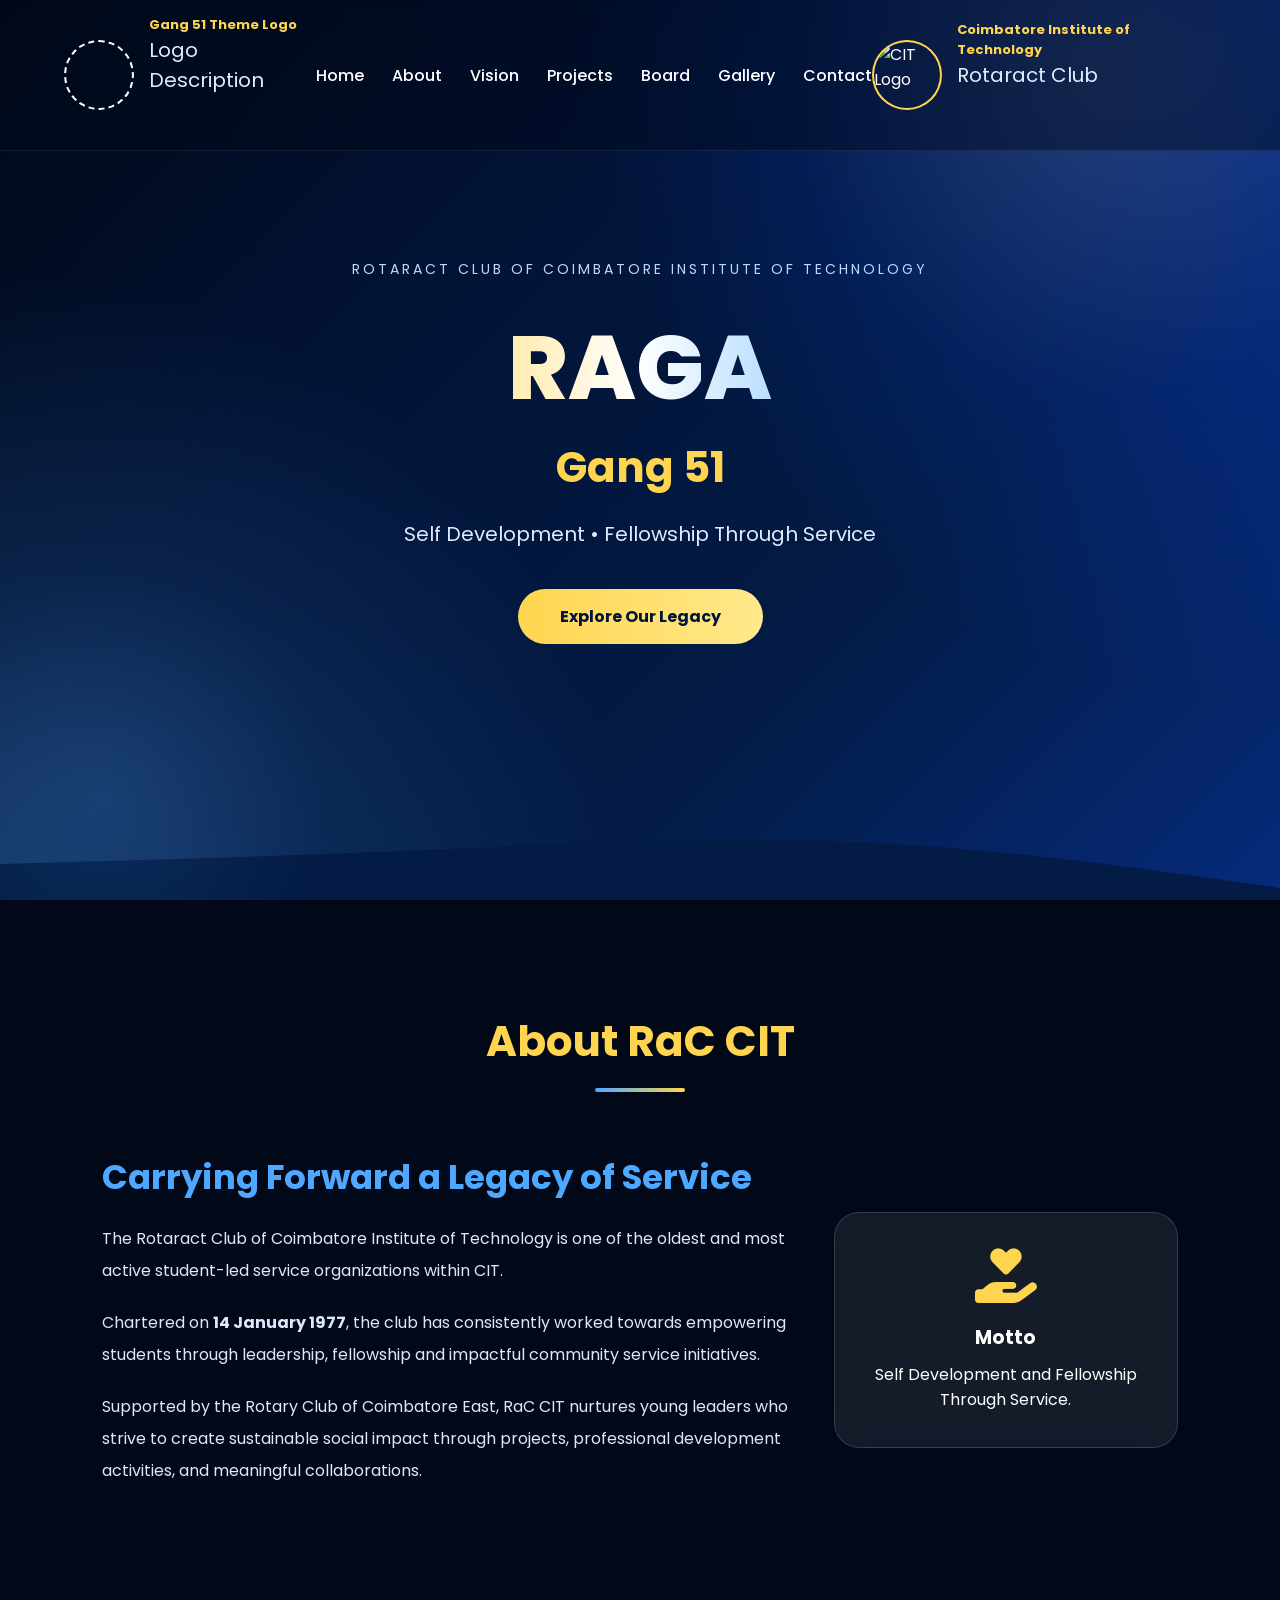
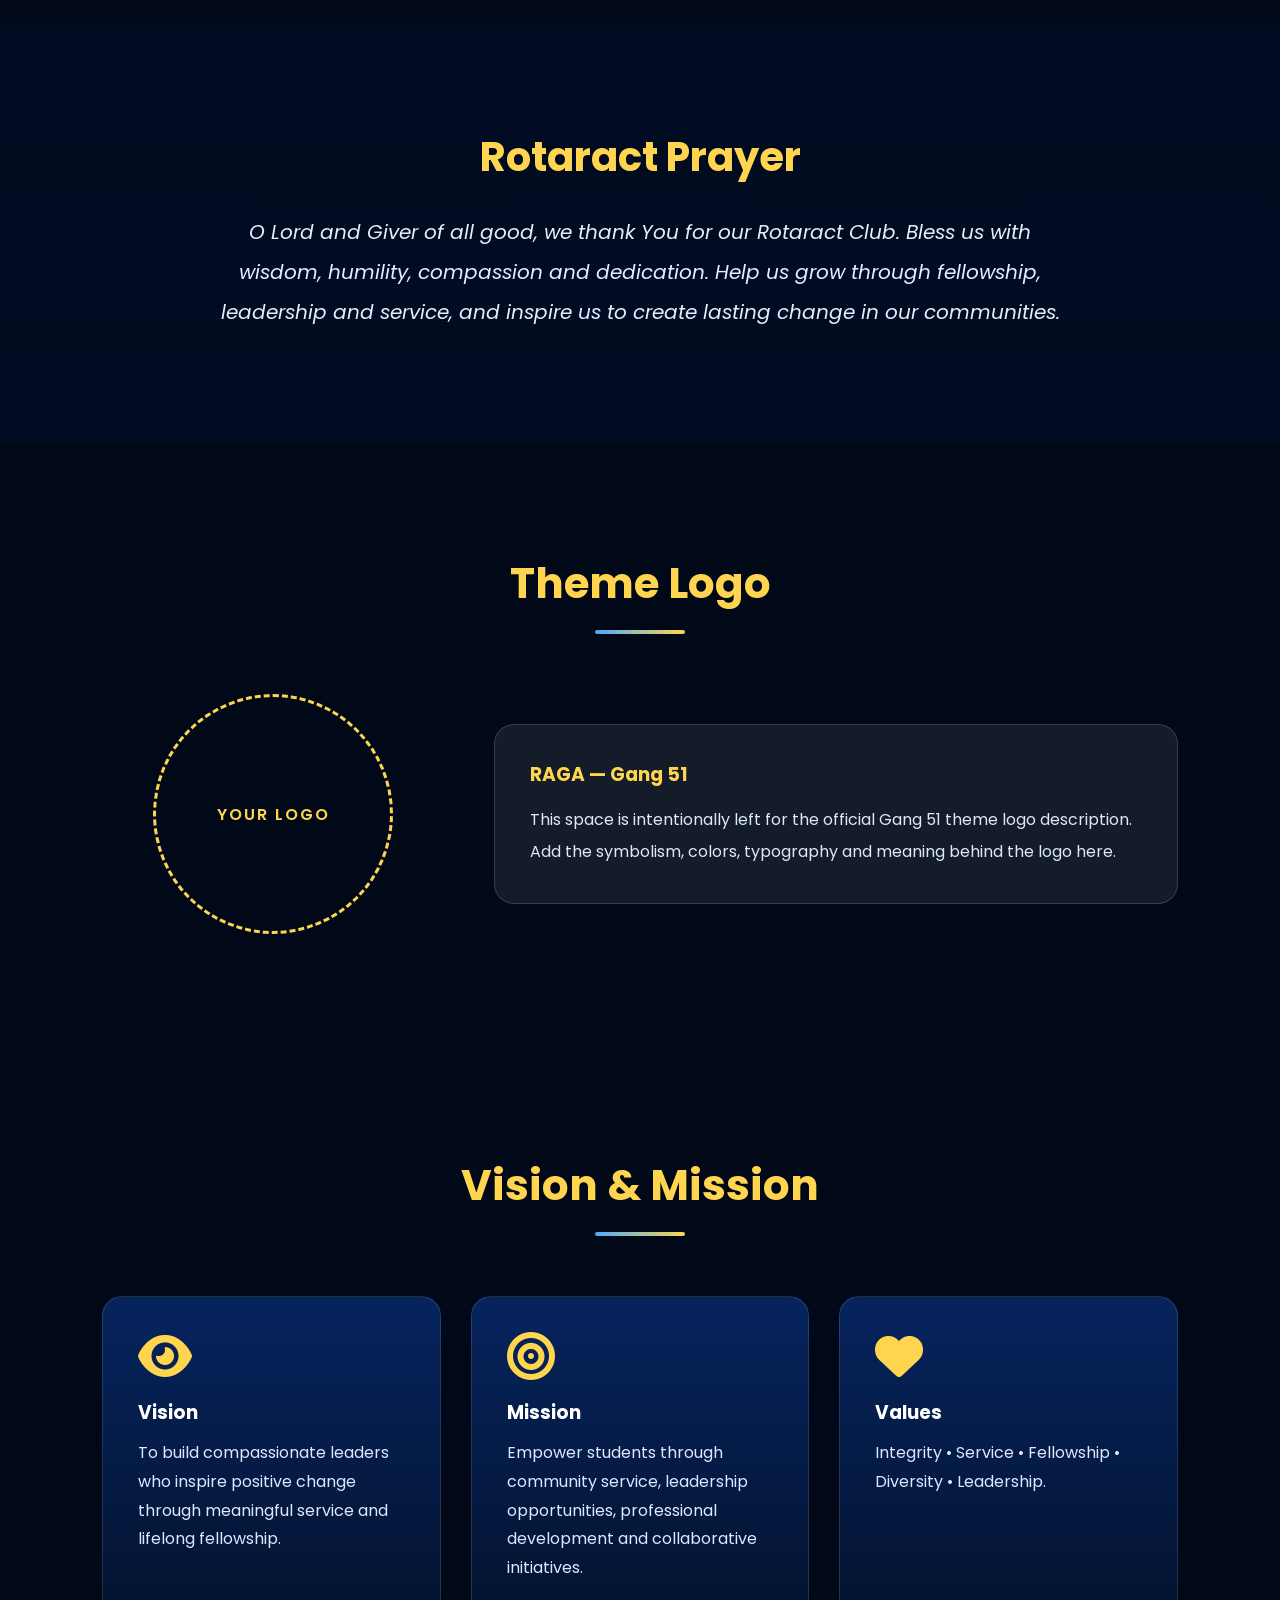
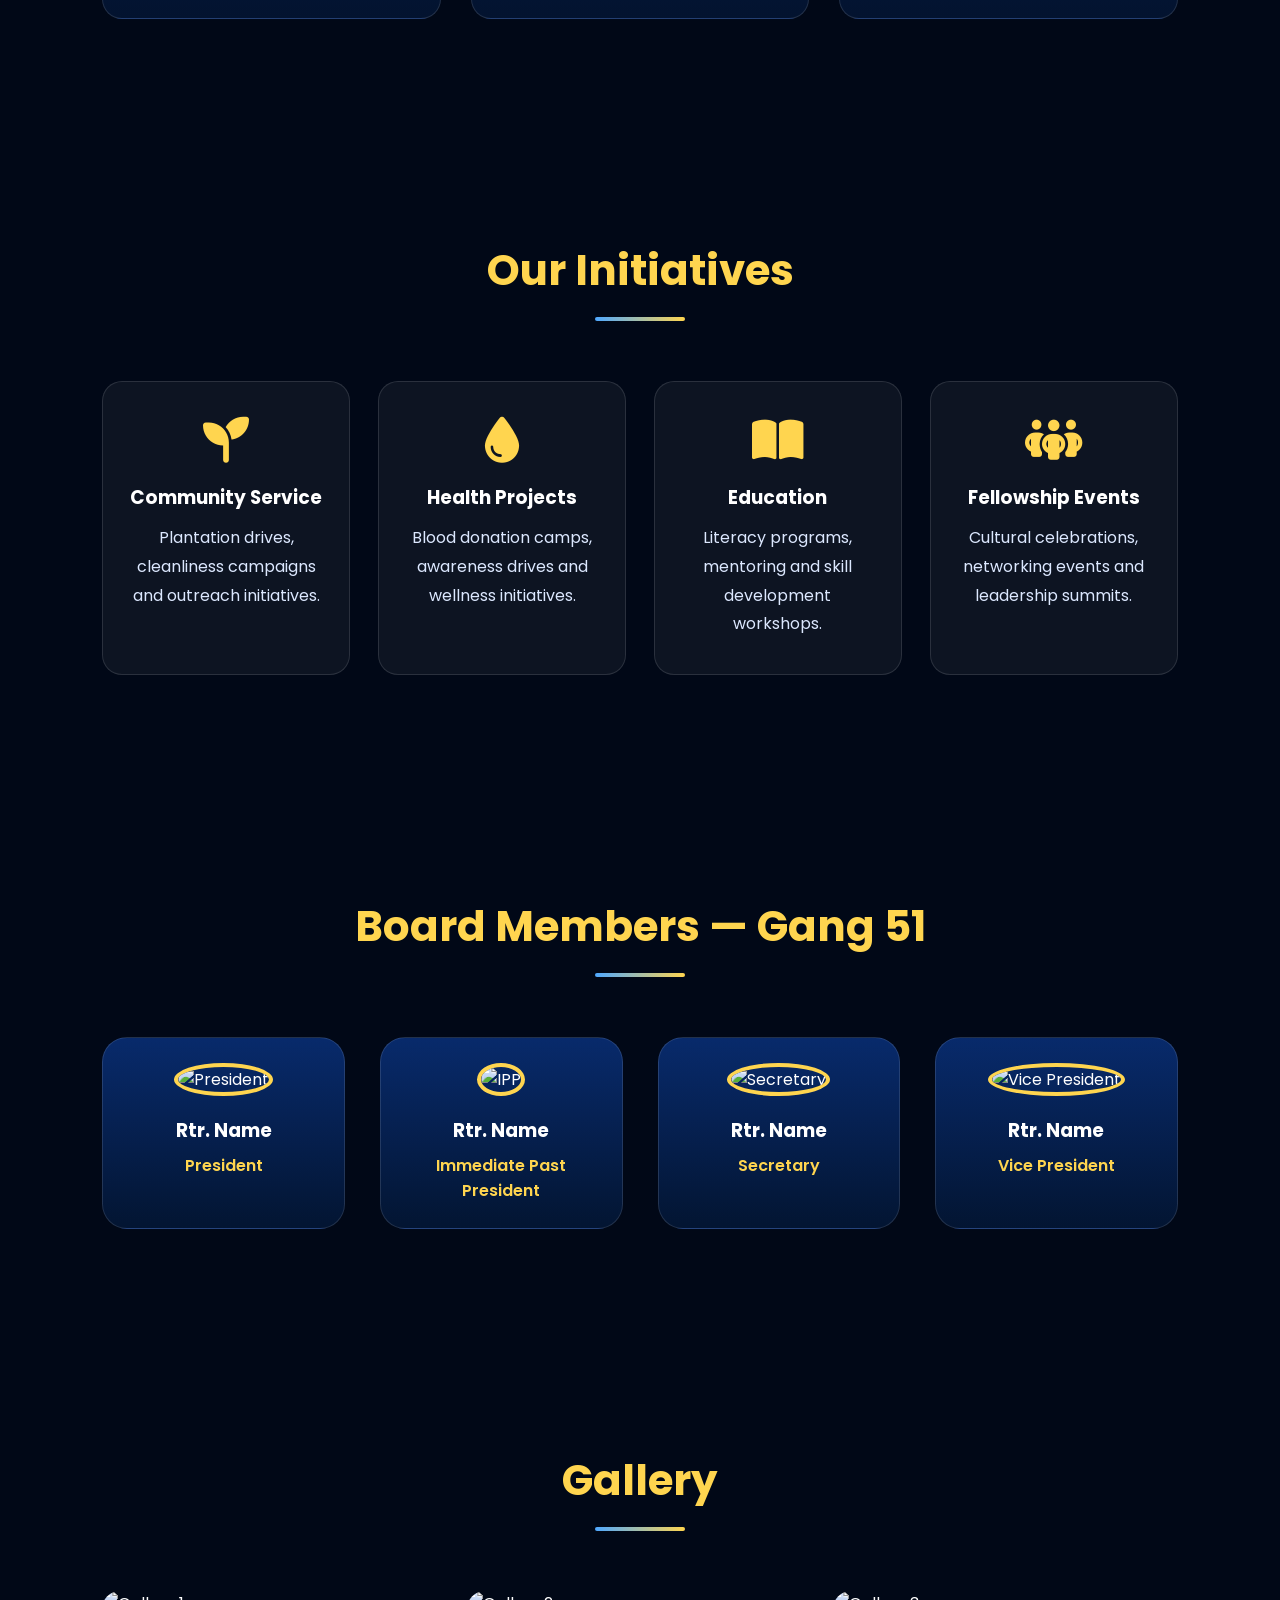
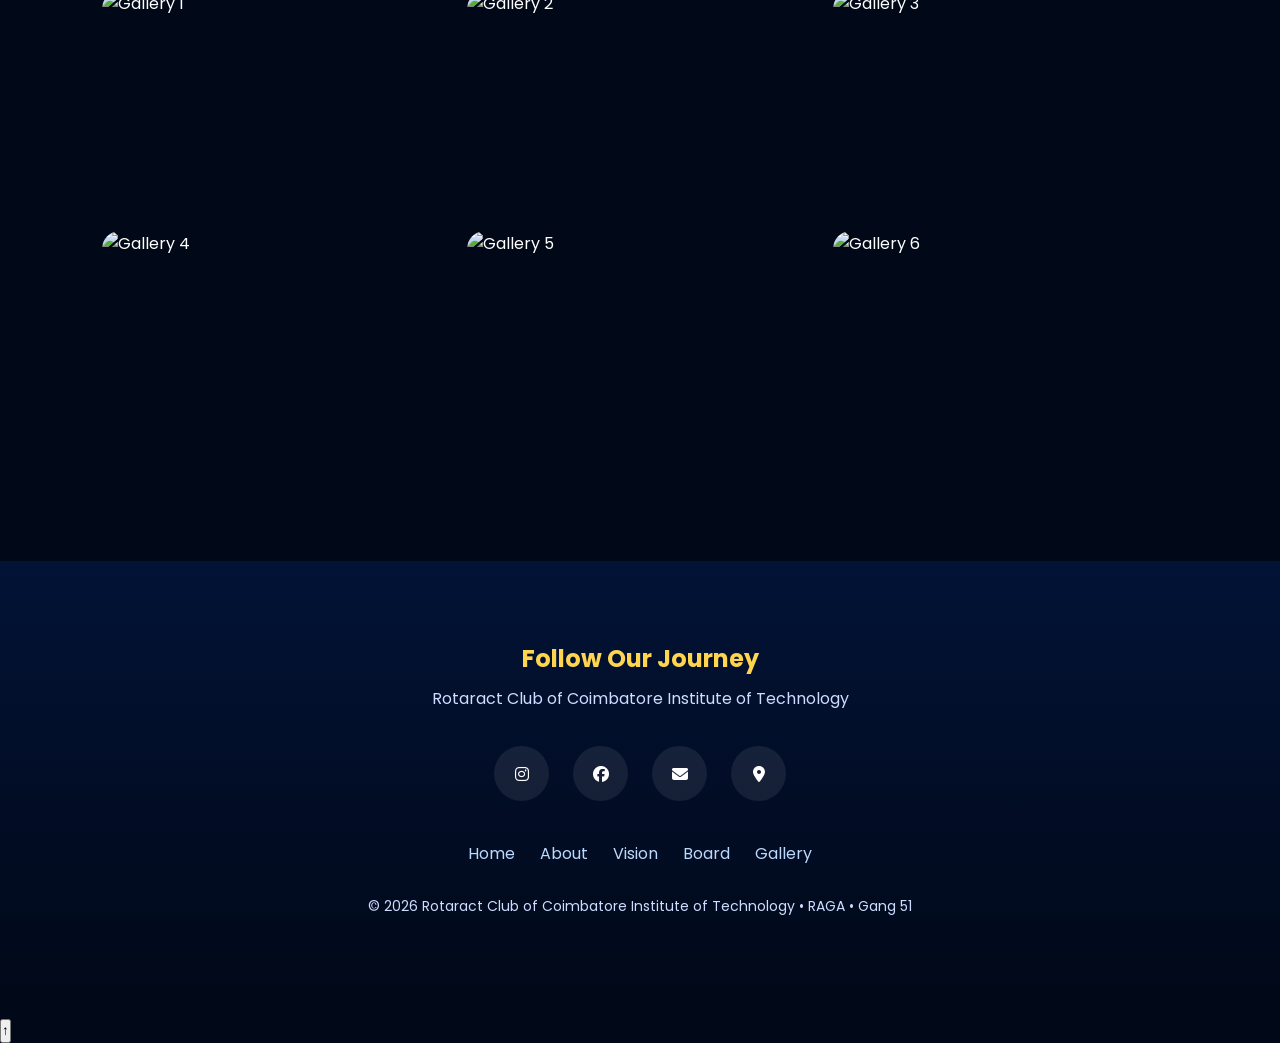
==== index.html @ 4db0a897 "Basic format" ====
<!DOCTYPE html>
<html lang="en">
<head>
    <meta charset="UTF-8">
    <meta name="viewport" content="width=device-width, initial-scale=1.0">

    <title>RAGA | Gang 51 | Rotaract Club of CIT</title>

    <link rel="stylesheet" href="style.css">

    <!-- Google Font -->
    <link href="https://fonts.googleapis.com/css2?family=Poppins:wght@300;400;500;600;700;800&display=swap" rel="stylesheet">

    <!-- Font Awesome -->
    <link rel="stylesheet"
          href="https://cdnjs.cloudflare.com/ajax/libs/font-awesome/6.6.0/css/all.min.css">
</head>
<body>

<!-- ========================================= -->
<!-- FLOATING MUSIC ELEMENTS -->
<!-- ========================================= -->
<div class="floating-elements">

    <i class="fa-solid fa-music music m1"></i>
    <i class="fa-solid fa-music music m2"></i>
    <i class="fa-solid fa-music music m3"></i>

    <i class="fa-solid fa-guitar music g1"></i>
    <i class="fa-solid fa-headphones music h1"></i>
    <i class="fa-solid fa-microphone-lines music mic1"></i>
    <i class="fa-solid fa-record-vinyl music v1"></i>
    <i class="fa-solid fa-drum music d1"></i>

    <i class="fa-solid fa-star sparkle s1"></i>
    <i class="fa-solid fa-star sparkle s2"></i>
    <i class="fa-solid fa-star sparkle s3"></i>

</div>


<!-- ========================================= -->
<!-- NAVIGATION -->
<!-- ========================================= -->
<header class="hero" id="home">

    <nav>

        <div class="logo-container">

            <div class="logo-box">
                <div class="blank-logo"></div>

                <div class="logo-info">
                    <h4>Gang 51 Theme Logo</h4>
                    <p>Logo Description</p>
                </div>
            </div>

        </div>

        <ul class="nav-links">
            <li><a href="#home">Home</a></li>
            <li><a href="#about">About</a></li>
            <li><a href="#vision">Vision</a></li>
            <li><a href="#projects">Projects</a></li>
            <li><a href="#board">Board</a></li>
            <li><a href="#gallery">Gallery</a></li>
            <li><a href="#contact">Contact</a></li>
        </ul>

        <div class="logo-container">

            <div class="logo-box right-logo">

                <img src="assets/cit-logo.png" alt="CIT Logo">

                <div class="logo-info">
                    <h4>Coimbatore Institute of Technology</h4>
                    <p>Rotaract Club</p>
                </div>

            </div>

        </div>

    </nav>


    <!-- HERO CONTENT -->

    <section class="hero-content">

        <span class="tag">ROTARACT CLUB OF COIMBATORE INSTITUTE OF TECHNOLOGY</span>

        <h1>RAGA</h1>

        <h2>Gang 51</h2>

        <p>
            Self Development • Fellowship Through Service
        </p>

        <a href="#about" class="hero-btn">Explore Our Legacy</a>

    </section>


    <div class="hero-wave">
        <svg viewBox="0 0 1440 320" preserveAspectRatio="none">
            <path fill="#031B45"
                d="M0,224L80,218.7C160,213,320,203,480,186.7C640,171,800,149,960,165.3C1120,181,1280,235,1360,261.3L1440,288L1440,320L0,320Z"></path>
        </svg>
    </div>

</header>


<!-- ========================================= -->
<!-- ABOUT SECTION -->
<!-- ========================================= -->
<section id="about" class="about section reveal">

    <div class="section-title">
        <h2>About RaC CIT</h2>
        <div class="line"></div>
    </div>

    <div class="about-grid">

        <div class="about-text">
            <h3>Carrying Forward a Legacy of Service</h3>

            <p>
                The Rotaract Club of Coimbatore Institute of Technology is one of the oldest
                and most active student-led service organizations within CIT.
            </p>

            <p>
                Chartered on <strong>14 January 1977</strong>, the club has consistently worked
                towards empowering students through leadership, fellowship and impactful
                community service initiatives.
            </p>

            <p>
                Supported by the Rotary Club of Coimbatore East, RaC CIT nurtures young leaders
                who strive to create sustainable social impact through projects, professional
                development activities, and meaningful collaborations.
            </p>
        </div>

        <div class="about-card">

            <i class="fa-solid fa-hand-holding-heart"></i>

            <h3>Motto</h3>

            <p>
                Self Development and Fellowship Through Service.
            </p>

        </div>

    </div>

</section>


<!-- ========================================= -->
<!-- ROTARACT PRAYER -->
<!-- ========================================= -->
<section class="prayer reveal">

    <div class="overlay"></div>

    <div class="prayer-content">

        <h2>Rotaract Prayer</h2>

        <p>
            O Lord and Giver of all good, we thank You for our Rotaract Club.
            Bless us with wisdom, humility, compassion and dedication.
            Help us grow through fellowship, leadership and service,
            and inspire us to create lasting change in our communities.
        </p>

    </div>

</section>


<!-- ========================================= -->
<!-- THEME LOGO SECTION -->
<!-- ========================================= -->
<section class="theme-logo reveal">

    <div class="section-title">
        <h2>Theme Logo</h2>
        <div class="line"></div>
    </div>

    <div class="theme-container">

        <div class="theme-image">

            <div class="theme-placeholder">
                <span>YOUR LOGO</span>
            </div>

        </div>

        <div class="theme-description">

            <h3>RAGA — Gang 51</h3>

            <p>
                This space is intentionally left for the official Gang 51 theme logo description.
            </p>

            <p>
                Add the symbolism, colors, typography and meaning behind the logo here.
            </p>

        </div>

    </div>

</section>


<!-- ========================================= -->
<!-- VISION & MISSION -->
<!-- ========================================= -->
<section id="vision" class="vision section reveal">

    <div class="section-title">
        <h2>Vision & Mission</h2>
        <div class="line"></div>
    </div>

    <div class="vision-grid">

        <div class="vision-card">
            <i class="fa-solid fa-eye"></i>
            <h3>Vision</h3>
            <p>
                To build compassionate leaders who inspire positive change through meaningful
                service and lifelong fellowship.
            </p>
        </div>

        <div class="vision-card">
            <i class="fa-solid fa-bullseye"></i>
            <h3>Mission</h3>
            <p>
                Empower students through community service, leadership opportunities,
                professional development and collaborative initiatives.
            </p>
        </div>

        <div class="vision-card">
            <i class="fa-solid fa-heart"></i>
            <h3>Values</h3>
            <p>
                Integrity • Service • Fellowship • Diversity • Leadership.
            </p>
        </div>

    </div>

</section>


<!-- ========================================= -->
<!-- PROJECTS -->
<!-- ========================================= -->
<section id="projects" class="projects reveal">

    <div class="section-title">
        <h2>Our Initiatives</h2>
        <div class="line"></div>
    </div>

    <div class="project-grid">

        <div class="project-card">
            <i class="fa-solid fa-seedling"></i>
            <h3>Community Service</h3>
            <p>
                Plantation drives, cleanliness campaigns and outreach initiatives.
            </p>
        </div>

        <div class="project-card">
            <i class="fa-solid fa-droplet"></i>
            <h3>Health Projects</h3>
            <p>
                Blood donation camps, awareness drives and wellness initiatives.
            </p>
        </div>

        <div class="project-card">
            <i class="fa-solid fa-book-open"></i>
            <h3>Education</h3>
            <p>
                Literacy programs, mentoring and skill development workshops.
            </p>
        </div>

        <div class="project-card">
            <i class="fa-solid fa-people-group"></i>
            <h3>Fellowship Events</h3>
            <p>
                Cultural celebrations, networking events and leadership summits.
            </p>
        </div>

    </div>

</section>


<!-- ========================================= -->
<!-- BOARD MEMBERS -->
<!-- ========================================= -->
<section id="board" class="board reveal">

    <div class="section-title">
        <h2>Board Members — Gang 51</h2>
        <div class="line"></div>
    </div>

    <div class="board-grid">

        <div class="member-card">
            <img src="assets/member1.jpg" alt="President">
            <h3>Rtr. Name</h3>
            <span>President</span>
        </div>

        <div class="member-card">
            <img src="assets/member2.jpg" alt="IPP">
            <h3>Rtr. Name</h3>
            <span>Immediate Past President</span>
        </div>

        <div class="member-card">
            <img src="assets/member3.jpg" alt="Secretary">
            <h3>Rtr. Name</h3>
            <span>Secretary</span>
        </div>

        <div class="member-card">
            <img src="assets/member4.jpg" alt="Vice President">
            <h3>Rtr. Name</h3>
            <span>Vice President</span>
        </div>

    </div>

</section>


<!-- ========================================= -->
<!-- GALLERY -->
<!-- ========================================= -->
<section id="gallery" class="gallery reveal">

    <div class="section-title">
        <h2>Gallery</h2>
        <div class="line"></div>
    </div>

    <div class="gallery-grid">

        <img src="assets/gallery1.jpg" alt="Gallery 1">
        <img src="assets/gallery2.jpg" alt="Gallery 2">
        <img src="assets/gallery3.jpg" alt="Gallery 3">
        <img src="assets/gallery4.jpg" alt="Gallery 4">
        <img src="assets/gallery5.jpg" alt="Gallery 5">
        <img src="assets/gallery6.jpg" alt="Gallery 6">

    </div>

</section>


<!-- ========================================= -->
<!-- CONTACT -->
<!-- ========================================= -->
<footer id="contact" class="footer reveal">

    <h2>Follow Our Journey</h2>

    <p>
        Rotaract Club of Coimbatore Institute of Technology
    </p>

    <div class="social-icons">

        <a href="#"><i class="fab fa-instagram"></i></a>
        <a href="#"><i class="fab fa-facebook"></i></a>
        <a href="#"><i class="fas fa-envelope"></i></a>
        <a href="#"><i class="fas fa-location-dot"></i></a>

    </div>

    <div class="footer-links">
        <a href="#home">Home</a>
        <a href="#about">About</a>
        <a href="#vision">Vision</a>
        <a href="#board">Board</a>
        <a href="#gallery">Gallery</a>
    </div>

    <p class="copyright">
        © 2026 Rotaract Club of Coimbatore Institute of Technology • RAGA • Gang 51
    </p>

</footer>


<script src="script.js"></script>

</body>
</html>
---- style.css ----
/* ==========================================
   RAGA | Gang 51 | Rotaract Club CIT
   Royal Blue Premium Theme
========================================== */

*{
    margin:0;
    padding:0;
    box-sizing:border-box;
    scroll-behavior:smooth;
    font-family:'Poppins',sans-serif;
}

:root{
    --bg:#010817;
    --bg2:#031B45;
    --royal:#0B4DFF;
    --royal-light:#4FA8FF;
    --gold:#FFD54F;
    --white:#ffffff;
    --text:#DCE8FF;
    --glass:rgba(255,255,255,.08);
    --border:rgba(255,255,255,.15);
}

body{
    background:var(--bg);
    color:var(--white);
    overflow-x:hidden;
}

/* Scrollbar */

::-webkit-scrollbar{
    width:8px;
}

::-webkit-scrollbar-thumb{
    background:linear-gradient(var(--royal),var(--gold));
    border-radius:20px;
}

/* ==========================================
   FLOATING MUSIC ELEMENTS
========================================== */

.floating-elements{
    position:fixed;
    inset:0;
    overflow:hidden;
    pointer-events:none;
    z-index:0;
}

.music,.sparkle{
    position:absolute;
    opacity:.18;
}

.music{
    color:var(--gold);
    font-size:34px;
    animation:musicFloat linear infinite;
}

.sparkle{
    color:var(--royal-light);
    animation:twinkle 5s infinite;
}

/* Positions */

.m1{left:3%;top:85%;animation-duration:14s;}
.m2{left:80%;top:80%;animation-duration:18s;}
.m3{left:55%;top:95%;animation-duration:22s;}
.g1{left:12%;top:50%;font-size:45px;animation-duration:25s;}
.h1{left:88%;top:20%;font-size:42px;animation-duration:20s;}
.mic1{left:70%;top:92%;font-size:40px;animation-duration:24s;}
.v1{left:35%;top:8%;font-size:48px;animation-duration:28s;}
.d1{left:60%;top:60%;font-size:38px;animation-duration:26s;}

.s1{left:18%;top:30%;font-size:18px;}
.s2{left:72%;top:40%;font-size:16px;animation-delay:2s;}
.s3{left:45%;top:72%;font-size:20px;animation-delay:4s;}

@keyframes musicFloat{

    0%{
        transform:translateY(0) rotate(0deg);
    }

    50%{
        transform:translate(-25px,-350px) rotate(15deg) scale(1.2);
    }

    100%{
        transform:translate(25px,-700px) rotate(35deg);
    }

}

@keyframes twinkle{

    0%,100%{
        opacity:.15;
        transform:scale(.8);
    }

    50%{
        opacity:.7;
        transform:scale(1.5);
    }

}

/* ==========================================
   NAVIGATION
========================================== */

nav{

    position:fixed;
    top:0;
    left:0;

    width:100%;
    z-index:1000;

    padding:15px 5%;

    display:flex;
    justify-content:space-between;
    align-items:center;

    background:rgba(2,10,28,.45);
    backdrop-filter:blur(14px);
    border-bottom:1px solid rgba(255,255,255,.08);

}

.logo-container{
    display:flex;
    align-items:center;
}

.logo-box{
    display:flex;
    align-items:center;
    gap:15px;
}

.logo-box img,
.blank-logo{

    width:70px;
    height:70px;

    border-radius:50%;
    border:2px solid var(--gold);
    object-fit:cover;

}

.blank-logo{

    border:2px dashed var(--white);
    background:transparent;

}

.logo-info h4{
    font-size:13px;
    color:var(--gold);
}

.logo-info p{
    font-size:11px;
    color:#d4d4d4;
}

.nav-links{
    display:flex;
    gap:28px;
    list-style:none;
}

.nav-links a{

    color:white;
    text-decoration:none;
    font-weight:500;
    position:relative;
    transition:.3s;

}

.nav-links a::after{

    content:"";
    position:absolute;

    width:0;
    left:0;
    bottom:-5px;
    height:2px;

    background:var(--gold);
    transition:.3s;

}

.nav-links a:hover{
    color:var(--gold);
}

.nav-links a:hover::after{
    width:100%;
}

/* ==========================================
   HERO
========================================== */

.hero{

    position:relative;
    height:100vh;

    display:flex;
    justify-content:center;
    align-items:center;

    background:
    radial-gradient(circle at top right,
    rgba(11,77,255,.45),
    transparent 45%),

    radial-gradient(circle at bottom left,
    rgba(79,168,255,.25),
    transparent 40%),

    linear-gradient(135deg,#010817,#021336,#031B45,#062B7C);

    overflow:hidden;

}

.hero::before{

    content:"";

    position:absolute;

    width:650px;
    height:650px;

    background:radial-gradient(circle,
    rgba(255,213,79,.12),
    transparent 70%);

    top:-250px;
    right:-150px;

    animation:pulse 8s infinite;

}

.hero::after{

    content:"";

    position:absolute;

    width:450px;
    height:450px;

    background:radial-gradient(circle,
    rgba(79,168,255,.12),
    transparent 70%);

    left:-120px;
    bottom:-120px;

    animation:pulse2 9s infinite;

}

.hero-content{

    text-align:center;
    z-index:2;
    padding:20px;

}

.tag{

    letter-spacing:3px;
    color:#BBD9FF;
    font-size:14px;

}

.hero h1{

    margin-top:20px;
    font-size:90px;
    font-weight:800;

    background:linear-gradient(90deg,var(--gold),white,#6AB7FF);

    -webkit-background-clip:text;
    -webkit-text-fill-color:transparent;

}

.hero h2{

    font-size:42px;
    color:var(--gold);
    margin-bottom:20px;

}

.hero p{

    color:#E0EBFF;
    font-size:20px;
    margin-bottom:40px;

}

.hero-btn{

    display:inline-block;
    padding:15px 42px;

    border-radius:40px;

    background:linear-gradient(90deg,var(--gold),#FFE98C);

    color:#00143B;
    font-weight:700;
    text-decoration:none;

    transition:.4s;

}

.hero-btn:hover{

    transform:translateY(-4px);

    box-shadow:0 0 20px rgba(255,213,79,.7);

}

/* Wave */

.hero-wave{

    position:absolute;
    bottom:0;
    width:100%;
    line-height:0;

}

.hero-wave svg{

    display:block;
    width:100%;
    height:120px;

}

/* ==========================================
   SECTION COMMON
========================================== */

section{

    padding:110px 8%;
    position:relative;
    z-index:2;

}

.section-title{

    text-align:center;
    margin-bottom:60px;

}

.section-title h2{

    font-size:42px;
    color:var(--gold);
    margin-bottom:15px;

}

.line{

    width:90px;
    height:4px;

    background:linear-gradient(to right,var(--royal-light),var(--gold));

    margin:auto;
    border-radius:10px;

}

/* ==========================================
   ABOUT
========================================== */

.about-grid{

    display:grid;
    grid-template-columns:2fr 1fr;
    gap:45px;
    align-items:center;

}

.about-text h3{

    font-size:34px;
    color:var(--royal-light);
    margin-bottom:20px;

}

.about-text p{

    color:var(--text);
    line-height:2;
    margin-bottom:20px;

}

.about-card{

    padding:35px;

    background:var(--glass);
    border:1px solid var(--border);

    backdrop-filter:blur(16px);

    border-radius:25px;

    text-align:center;

}

.about-card i{

    font-size:55px;
    color:var(--gold);
    margin-bottom:20px;

}

.about-card h3{

    color:white;
    margin-bottom:10px;

}

/* ==========================================
   PRAYER
========================================== */

.prayer{

    background:
    linear-gradient(rgba(1,12,35,.8),rgba(1,12,35,.9));

    text-align:center;

}

.prayer-content{

    max-width:850px;
    margin:auto;

}

.prayer h2{

    color:var(--gold);
    font-size:40px;
    margin-bottom:25px;

}

.prayer p{

    font-size:20px;
    line-height:2;
    color:#E5EEFF;
    font-style:italic;

}

/* ==========================================
   THEME LOGO
========================================== */

.theme-container{

    display:grid;
    grid-template-columns:1fr 2fr;
    gap:50px;
    align-items:center;

}

.theme-placeholder{

    width:240px;
    height:240px;

    margin:auto;

    border-radius:50%;

    border:3px dashed var(--gold);

    display:flex;
    justify-content:center;
    align-items:center;

    color:var(--gold);
    font-weight:600;
    letter-spacing:2px;

}

.theme-description{

    background:var(--glass);

    padding:35px;

    border-radius:20px;

    border:1px solid var(--border);

}

.theme-description h3{

    color:var(--gold);
    margin-bottom:15px;

}

.theme-description p{

    line-height:2;
    color:var(--text);

}

/* ==========================================
   VISION & MISSION
========================================== */

.vision-grid{

    display:grid;
    grid-template-columns:repeat(auto-fit,minmax(240px,1fr));
    gap:30px;

}

.vision-card{

    padding:35px;
    border-radius:20px;

    background:linear-gradient(180deg,#06245E,#03132F);

    border:1px solid rgba(255,255,255,.12);

    transition:.4s;

}

.vision-card:hover{

    transform:translateY(-10px);

    box-shadow:0 0 25px rgba(79,168,255,.45);

}

.vision-card i{

    font-size:48px;
    color:var(--gold);
    margin-bottom:18px;

}

.vision-card h3{

    margin-bottom:12px;
    color:white;

}

.vision-card p{

    color:var(--text);
    line-height:1.8;

}

/* ==========================================
   PROJECTS
========================================== */

.project-grid{

    display:grid;
    grid-template-columns:repeat(auto-fit,minmax(240px,1fr));
    gap:28px;

}

.project-card{

    padding:35px 25px;
    border-radius:20px;

    text-align:center;

    background:rgba(255,255,255,.05);

    border:1px solid rgba(255,255,255,.12);

    transition:.45s;

}

.project-card:hover{

    transform:scale(1.05);

    border-color:var(--gold);

    box-shadow:0 0 25px rgba(255,213,79,.35);

}

.project-card i{

    font-size:46px;
    color:var(--gold);
    margin-bottom:20px;

}

.project-card h3{

    margin-bottom:12px;
    color:white;

}

.project-card p{

    color:var(--text);
    line-height:1.8;

}

/* ==========================================
   BOARD MEMBERS
========================================== */

.board-grid{

    display:grid;
    grid-template-columns:repeat(auto-fit,minmax(220px,1fr));
    gap:35px;

}

.member-card{

    background:linear-gradient(180deg,#082A6B,#031532);

    border-radius:25px;

    padding:25px;

    text-align:center;

    border:1px solid rgba(255,255,255,.12);

    transition:.5s;

}

.member-card:hover{

    transform:translateY(-10px);

    box-shadow:
    0 0 25px rgba(11,77,255,.55),
    0 0 35px rgba(255,213,79,.25);

}

.member-card img{

    width:150px;
    height:150px;

    object-fit:cover;

    border-radius:50%;

    border:4px solid var(--gold);

    margin-bottom:20px;

}

.member-card h3{

    color:white;
    margin-bottom:8px;

}

.member-card span{

    color:var(--gold);
    font-weight:600;

}

/* ==========================================
   GALLERY
========================================== */

.gallery-grid{

    display:grid;
    grid-template-columns:repeat(auto-fit,minmax(260px,1fr));
    gap:20px;

}

.gallery-grid img{

    width:100%;
    height:220px;

    object-fit:cover;

    border-radius:18px;

    transition:.45s;

}

.gallery-grid img:hover{

    transform:scale(1.08) rotate(1deg);

    box-shadow:0 0 20px rgba(79,168,255,.6);

}

/* ==========================================
   FOOTER
========================================== */

.footer{

    text-align:center;

    padding:80px 8%;

    background:linear-gradient(#021336,#010817);

}

.footer h2{

    color:var(--gold);
    margin-bottom:10px;

}

.footer p{

    color:#CEDCFF;
    margin-bottom:20px;

}

.social-icons{

    margin:25px 0;

}

.social-icons a{

    width:55px;
    height:55px;

    display:inline-flex;
    justify-content:center;
    align-items:center;

    border-radius:50%;

    margin:10px;

    color:white;

    background:rgba(255,255,255,.08);

    transition:.35s;

    text-decoration:none;

}

.social-icons a:hover{

    background:var(--gold);
    color:#00143B;

    transform:translateY(-5px);

}

.footer-links{

    display:flex;
    justify-content:center;
    gap:25px;
    flex-wrap:wrap;

    margin:30px 0;

}

.footer-links a{

    color:#BBD9FF;
    text-decoration:none;

}

.footer-links a:hover{
    color:var(--gold);
}

.copyright{

    margin-top:30px;
    font-size:14px;
    color:#8CA7D9;

}

/* ==========================================
   REVEAL ANIMATION
========================================== */

.reveal{

    opacity:0;
    transform:translateY(60px);
    transition:1s;

}

.reveal.active{

    opacity:1;
    transform:translateY(0);

}

/* ==========================================
   ANIMATIONS
========================================== */

@keyframes pulse{

    0%,100%{transform:scale(1);}
    50%{transform:scale(1.15);}

}

@keyframes pulse2{

    0%,100%{transform:scale(1);}
    50%{transform:scale(.9);}

}

/* ==========================================
   RESPONSIVE DESIGN
========================================== */

@media(max-width:1100px){

    nav{

        flex-direction:column;
        gap:15px;

    }

    .nav-links{

        flex-wrap:wrap;
        justify-content:center;

    }

}

@media(max-width:900px){

    .about-grid,
    .theme-container{

        grid-template-columns:1fr;

    }

    .hero h1{
        font-size:70px;
    }

    .hero h2{
        font-size:32px;
    }

}

@media(max-width:768px){

    nav{
        padding:15px;
    }

    .logo-info{
        display:none;
    }

    .nav-links{
        gap:15px;
        font-size:14px;
    }

    .hero h1{
        font-size:52px;
    }

    .hero h2{
        font-size:26px;
    }

    .hero p{
        font-size:16px;
    }

    section{
        padding:80px 6%;
    }

    .section-title h2{
        font-size:32px;
    }

    .prayer p{
        font-size:18px;
    }

}

@media(max-width:500px){

    .hero h1{
        font-size:42px;
    }

    .hero-btn{
        padding:12px 28px;
    }

    .member-card img{
        width:120px;
        height:120px;
    }

    .gallery-grid img{
        height:180px;
    }

}
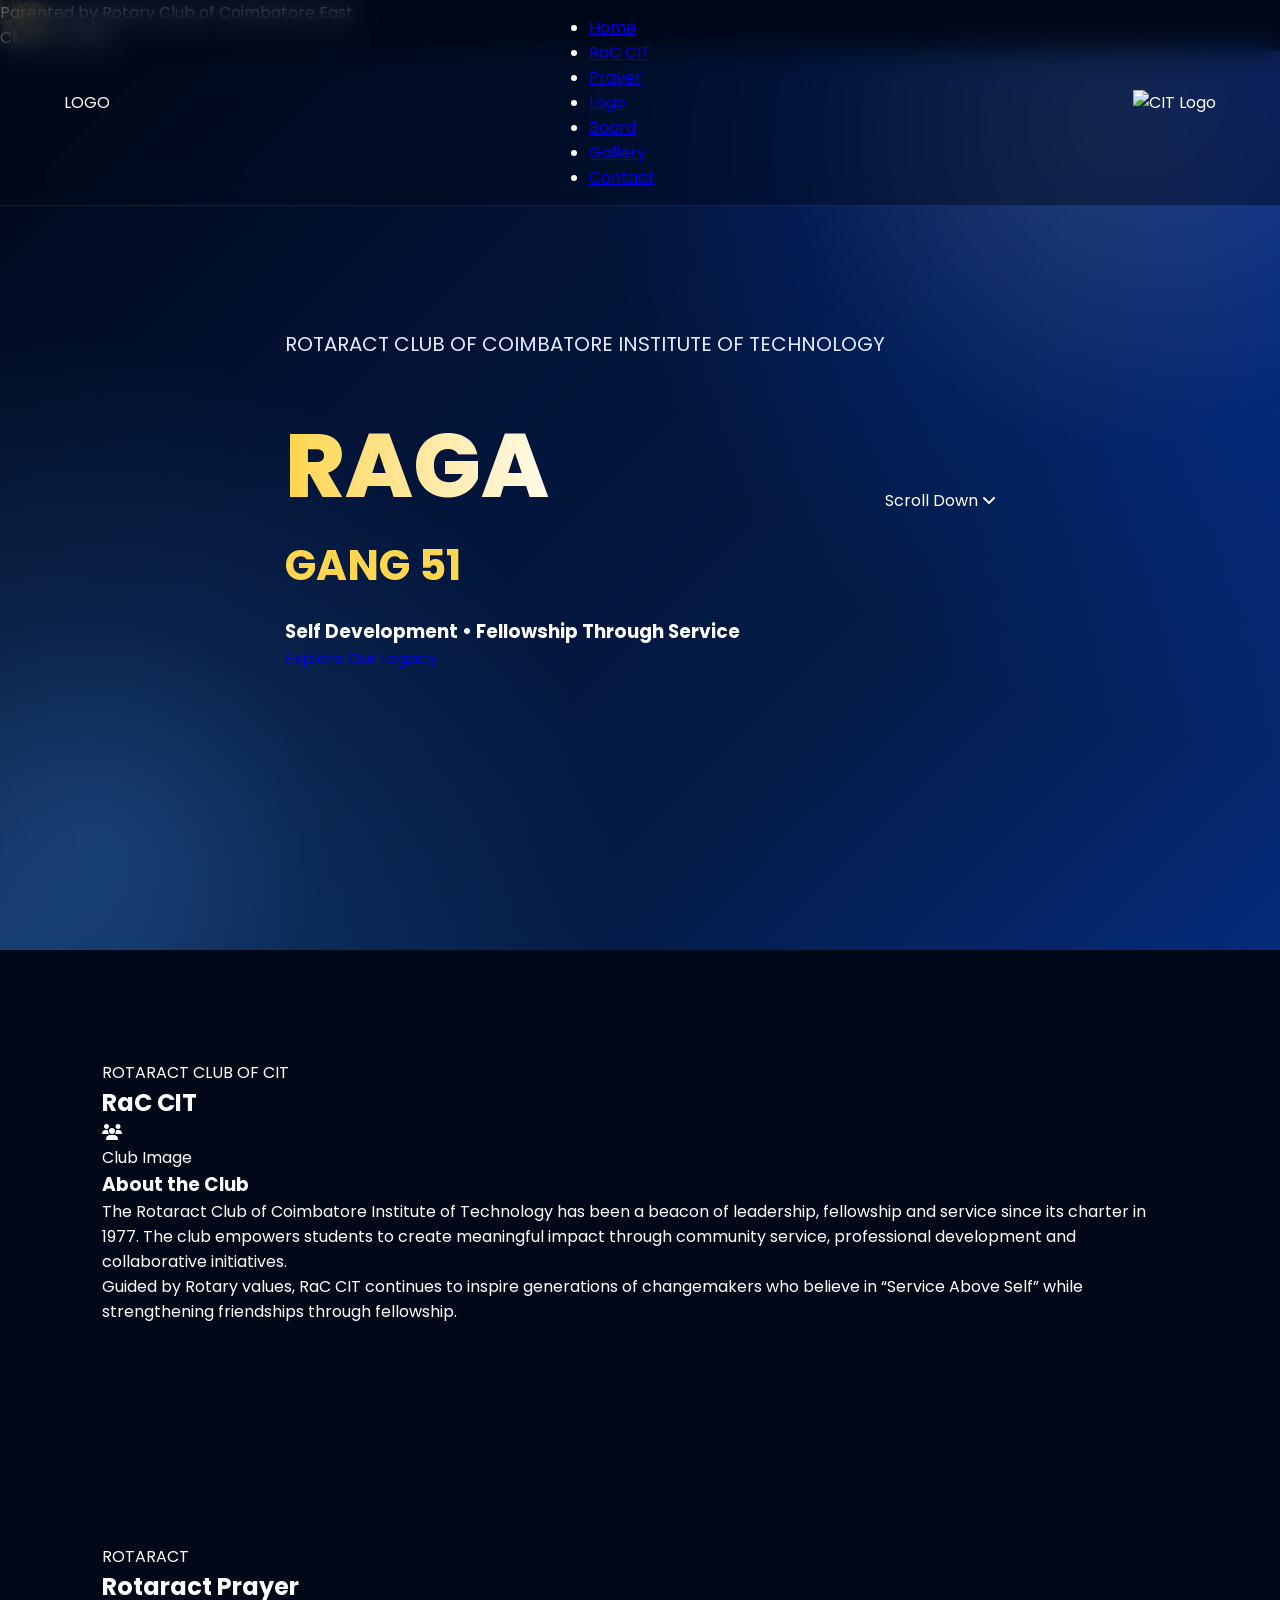
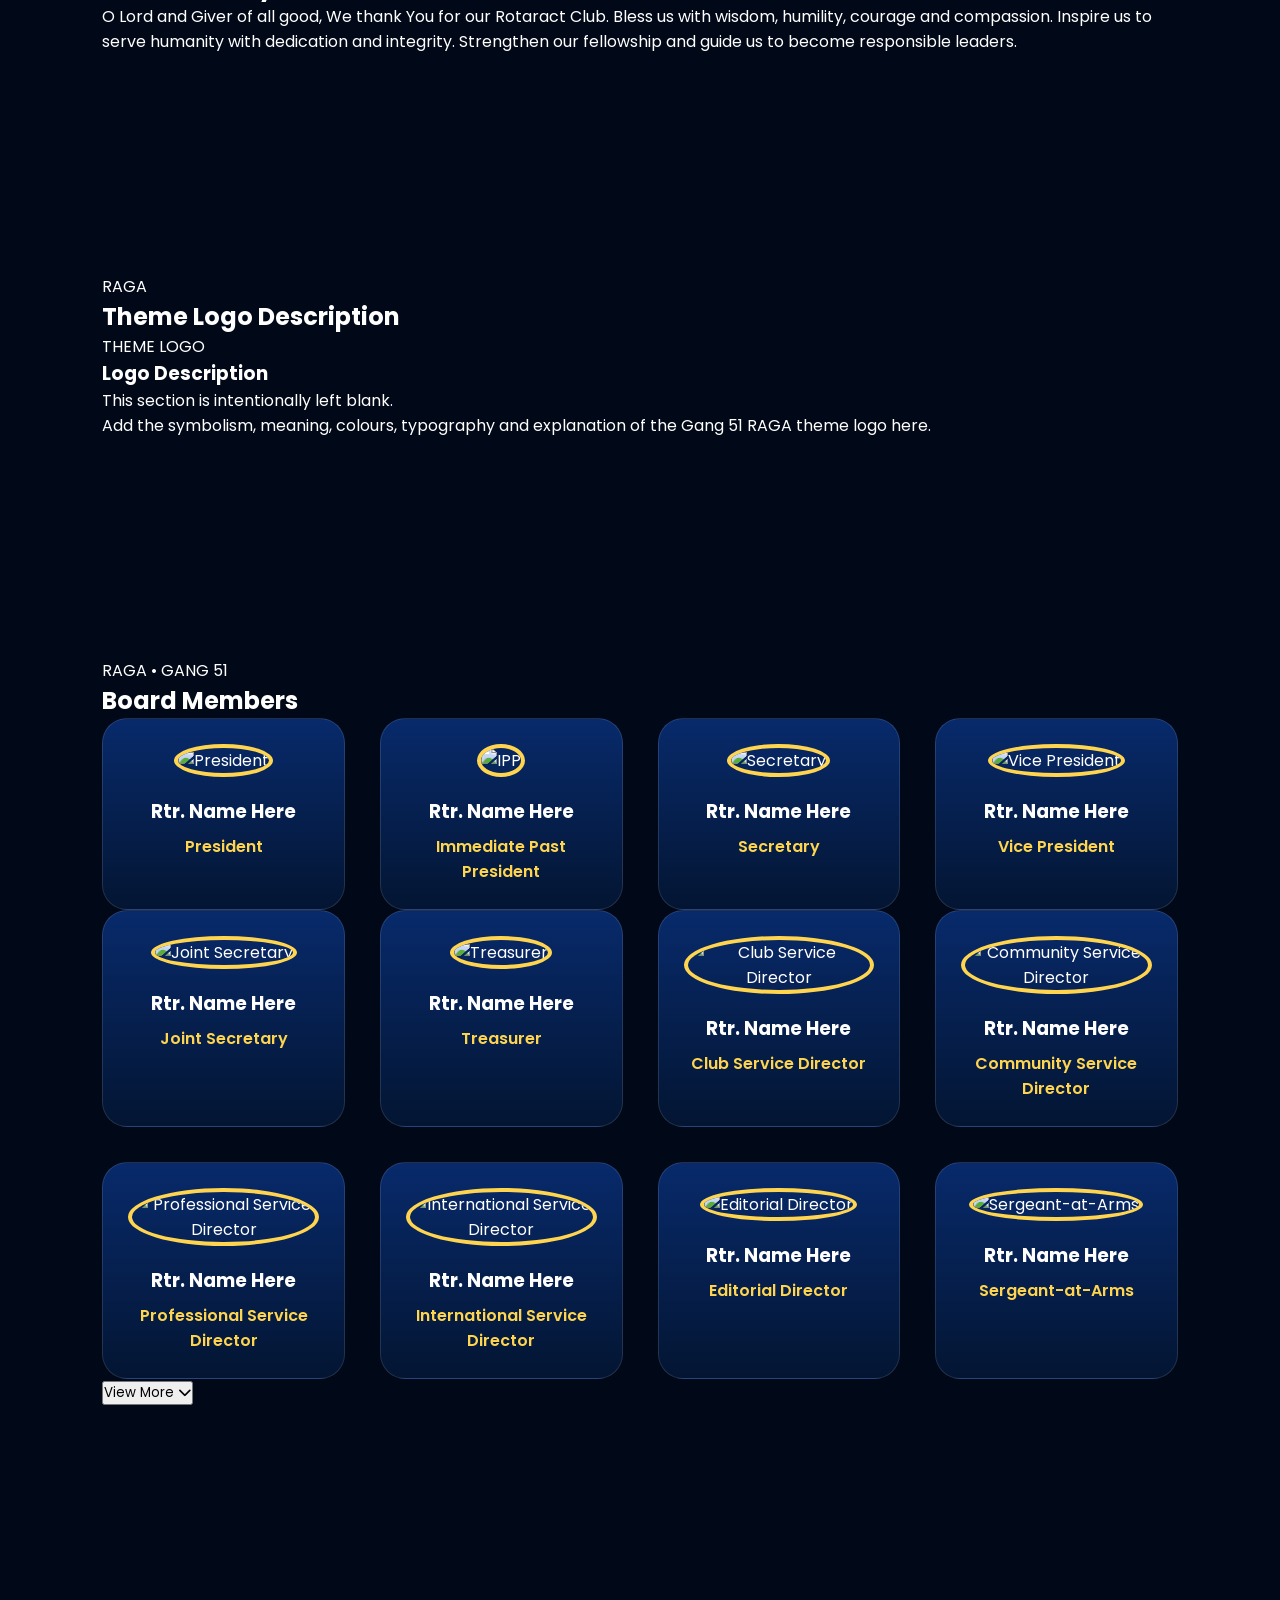
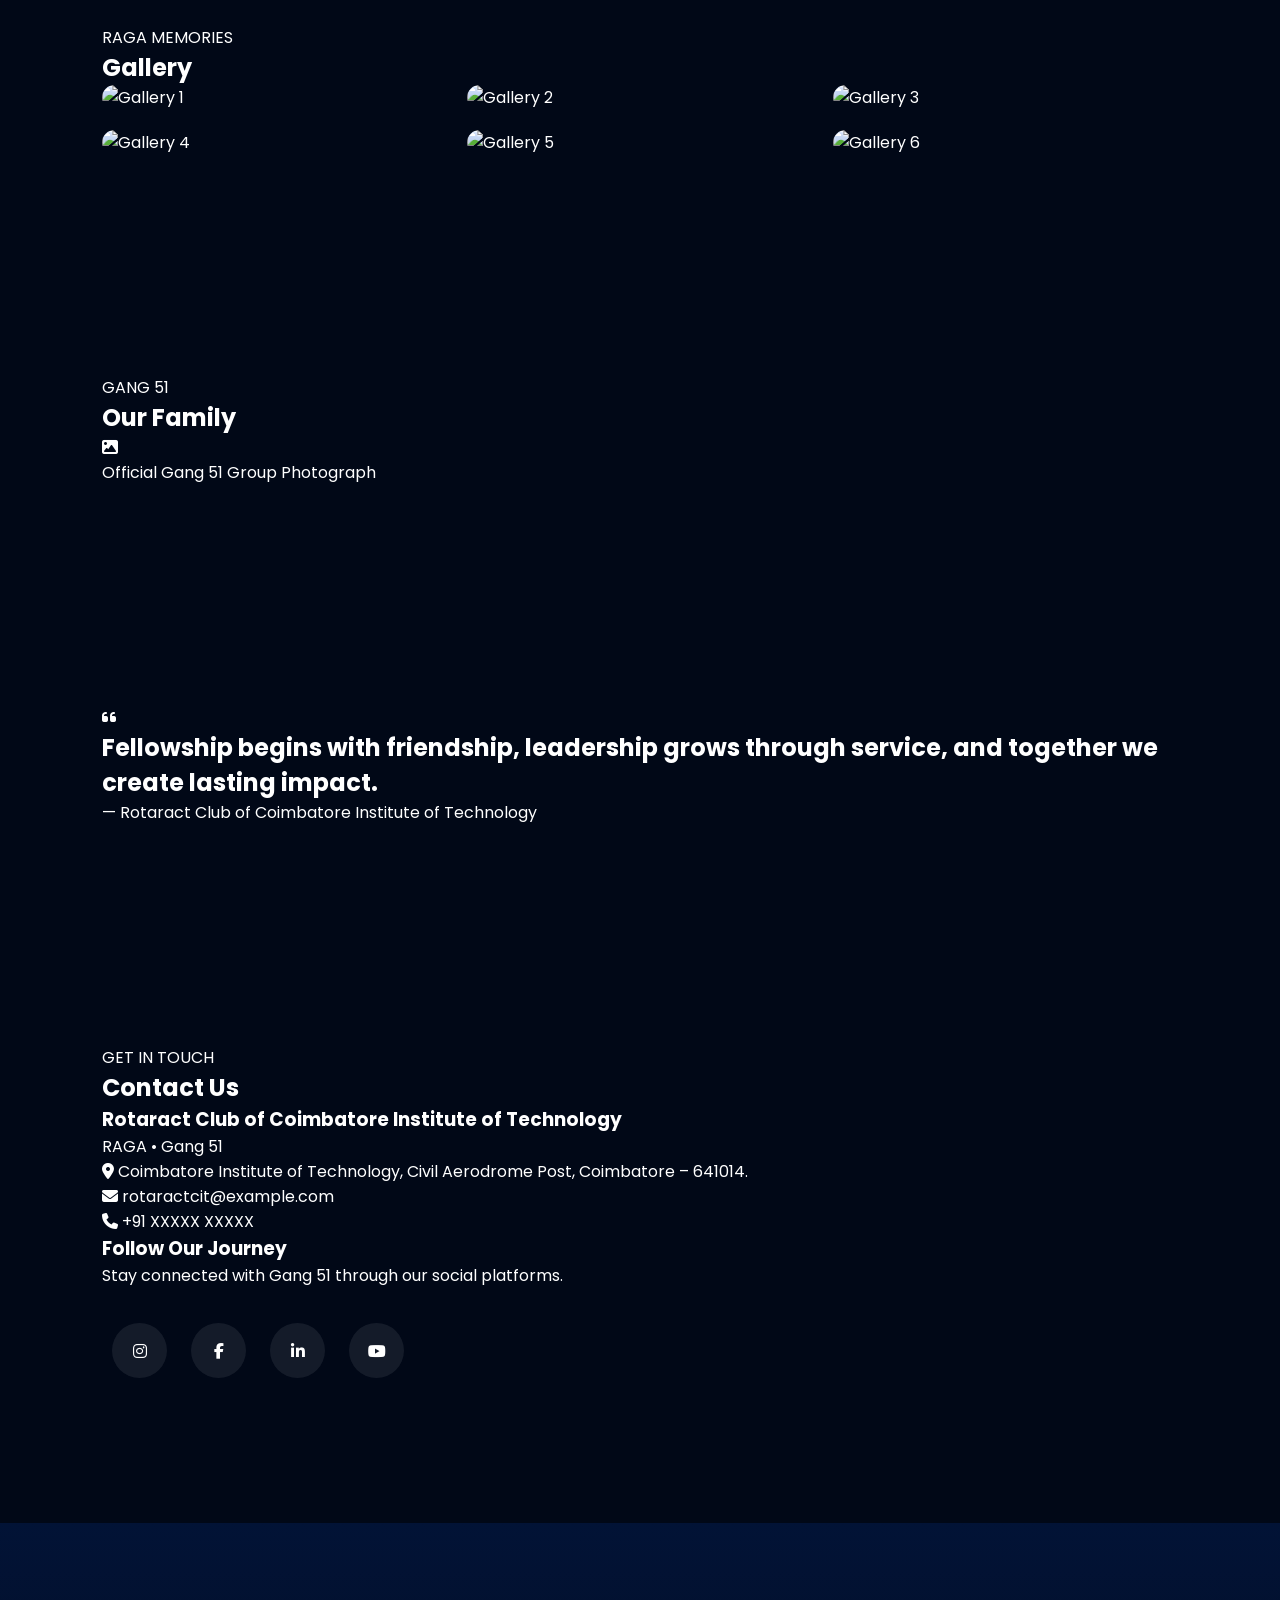
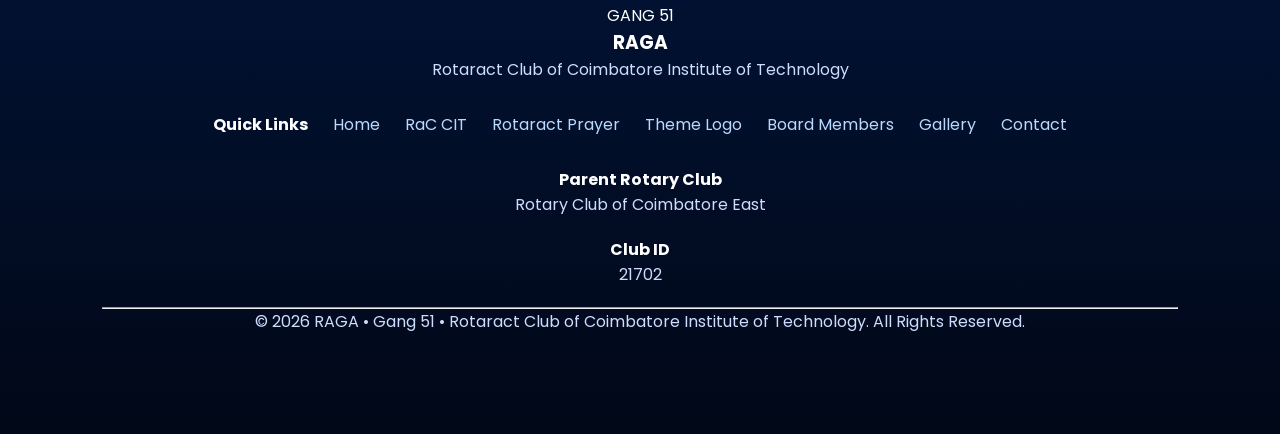
==== commit de81ee72: "updated html" ====
--- a/index.html
+++ b/index.html
@@ -1,426 +1,756 @@
 <!DOCTYPE html>
 <html lang="en">
+
 <head>
     <meta charset="UTF-8">
     <meta name="viewport" content="width=device-width, initial-scale=1.0">
 
-    <title>RAGA | Gang 51 | Rotaract Club of CIT</title>
-
+    <title>RAGA | Gang 51 | Rotaract Club of Coimbatore Institute of Technology</title>
+
+    <!-- CSS -->
     <link rel="stylesheet" href="style.css">
 
     <!-- Google Font -->
-    <link href="https://fonts.googleapis.com/css2?family=Poppins:wght@300;400;500;600;700;800&display=swap" rel="stylesheet">
+    <link href="https://fonts.googleapis.com/css2?family=Poppins:wght@300;400;500;600;700;800&display=swap"
+        rel="stylesheet">
 
     <!-- Font Awesome -->
     <link rel="stylesheet"
-          href="https://cdnjs.cloudflare.com/ajax/libs/font-awesome/6.6.0/css/all.min.css">
+        href="https://cdnjs.cloudflare.com/ajax/libs/font-awesome/6.6.0/css/all.min.css">
 </head>
+
 <body>
 
-<!-- ========================================= -->
-<!-- FLOATING MUSIC ELEMENTS -->
-<!-- ========================================= -->
-<div class="floating-elements">
-
-    <i class="fa-solid fa-music music m1"></i>
-    <i class="fa-solid fa-music music m2"></i>
-    <i class="fa-solid fa-music music m3"></i>
-
-    <i class="fa-solid fa-guitar music g1"></i>
-    <i class="fa-solid fa-headphones music h1"></i>
-    <i class="fa-solid fa-microphone-lines music mic1"></i>
-    <i class="fa-solid fa-record-vinyl music v1"></i>
-    <i class="fa-solid fa-drum music d1"></i>
-
-    <i class="fa-solid fa-star sparkle s1"></i>
-    <i class="fa-solid fa-star sparkle s2"></i>
-    <i class="fa-solid fa-star sparkle s3"></i>
-
-</div>
-
-
-<!-- ========================================= -->
-<!-- NAVIGATION -->
-<!-- ========================================= -->
-<header class="hero" id="home">
-
-    <nav>
-
-        <div class="logo-container">
+    <!-- ========================================= -->
+    <!-- FLOATING MUSIC ELEMENTS -->
+    <!-- ========================================= -->
+
+    <div class="floating-elements">
+
+        <i class="fa-solid fa-music music m1"></i>
+        <i class="fa-solid fa-music music m2"></i>
+        <i class="fa-solid fa-music music m3"></i>
+
+        <i class="fa-solid fa-record-vinyl music m4"></i>
+        <i class="fa-solid fa-microphone-lines music m5"></i>
+        <i class="fa-solid fa-headphones music m6"></i>
+        <i class="fa-solid fa-guitar music m7"></i>
+
+        <i class="fa-solid fa-star sparkle s1"></i>
+        <i class="fa-solid fa-star sparkle s2"></i>
+        <i class="fa-solid fa-star sparkle s3"></i>
+
+    </div>
+
+    <!-- ========================================= -->
+    <!-- NAVBAR -->
+    <!-- ========================================= -->
+
+    <header class="navbar">
+
+        <!-- Top Information Bar -->
+
+        <div class="top-bar">
+
+            <p>
+                Parented by Rotary Club of Coimbatore East
+            </p>
+
+            <p>
+                Club ID : 21702
+            </p>
+
+        </div>
+
+        <!-- Navigation -->
+
+        <nav class="navigation">
+
+            <!-- Theme Logo Placeholder -->
+
+            <div class="theme-logo-area">
+
+                <div class="theme-logo-placeholder">
+
+                    <span>LOGO</span>
+
+                </div>
+
+            </div>
+
+            <!-- Navigation Menu -->
+
+            <ul class="nav-menu">
+
+                <li><a href="#home">Home</a></li>
+
+                <li><a href="#rac">RaC CIT</a></li>
+
+                <li><a href="#prayer">Prayer</a></li>
+
+                <li><a href="#logo">Logo</a></li>
+
+                <li><a href="#board">Board</a></li>
+
+                <li><a href="#gallery">Gallery</a></li>
+
+                <li><a href="#contact">Contact</a></li>
+
+            </ul>
+
+            <!-- CIT Logo -->
+
+            <div class="cit-logo-area">
+
+                <img src="assets/cit-logo.png" alt="CIT Logo">
+
+            </div>
+
+        </nav>
+
+    </header>
+
+    <!-- ========================================= -->
+    <!-- HERO SECTION -->
+    <!-- ========================================= -->
+
+    <section id="home" class="hero">
+
+        <!-- Background Group Photo -->
+
+        <div class="group-photo-placeholder">
+
+            <div class="photo-overlay">
+
+                <div class="photo-text">
+
+                    <p class="rotaract-title">
+                        ROTARACT CLUB OF COIMBATORE INSTITUTE OF TECHNOLOGY
+                    </p>
+
+                    <h1>RAGA</h1>
+
+                    <h2>GANG 51</h2>
+
+                    <h3>Self Development • Fellowship Through Service</h3>
+
+                    <a href="#rac" class="hero-button">
+                        Explore Our Legacy
+                    </a>
+
+                </div>
+
+            </div>
+
+        </div>
+
+        <!-- Scroll Indicator -->
+
+        <div class="scroll-indicator">
+
+            <span>Scroll Down</span>
+
+            <i class="fa-solid fa-angle-down"></i>
+
+        </div>
+
+    </section>
+
+    <!-- ========================================= -->
+    <!-- RaC CIT SECTION -->
+    <!-- ========================================= -->
+
+    <section id="rac" class="rac-section reveal">
+
+        <div class="section-heading">
+
+            <p>ROTARACT CLUB OF CIT</p>
+
+            <h2>RaC CIT</h2>
+
+            <div class="heading-line"></div>
+
+        </div>
+
+        <div class="rac-content">
+
+            <div class="rac-image">
+
+                <!-- Placeholder -->
+
+                <div class="image-placeholder">
+
+                    <i class="fa-solid fa-users"></i>
+
+                    <p>Club Image</p>
+
+                </div>
+
+            </div>
+
+            <div class="rac-text">
+
+                <h3>About the Club</h3>
+
+                <p>
+                    The Rotaract Club of Coimbatore Institute of Technology has been a beacon
+                    of leadership, fellowship and service since its charter in 1977.
+                    The club empowers students to create meaningful impact through community
+                    service, professional development and collaborative initiatives.
+                </p>
+
+                <p>
+                    Guided by Rotary values, RaC CIT continues to inspire generations of
+                    changemakers who believe in “Service Above Self” while strengthening
+                    friendships through fellowship.
+                </p>
+
+            </div>
+
+        </div>
+
+    </section>
+
+    <!-- ========================================= -->
+    <!-- ROTARACT PRAYER -->
+    <!-- ========================================= -->
+
+    <section id="prayer" class="prayer-section reveal">
+
+        <div class="section-heading">
+
+            <p>ROTARACT</p>
+
+            <h2>Rotaract Prayer</h2>
+
+            <div class="heading-line"></div>
+
+        </div>
+
+        <div class="prayer-box">
+
+            <p>
+                O Lord and Giver of all good,
+                We thank You for our Rotaract Club.
+                Bless us with wisdom, humility, courage and compassion.
+                Inspire us to serve humanity with dedication and integrity.
+                Strengthen our fellowship and guide us to become responsible leaders.
+            </p>
+
+        </div>
+
+    </section>
+
+    <!-- ========================================= -->
+    <!-- THEME LOGO DESCRIPTION -->
+    <!-- ========================================= -->
+
+    <section id="logo" class="logo-section reveal">
+
+        <div class="section-heading">
+
+            <p>RAGA</p>
+
+            <h2>Theme Logo Description</h2>
+
+            <div class="heading-line"></div>
+
+        </div>
+
+        <div class="logo-description-container">
+
+            <!-- Empty Theme Logo -->
 
             <div class="logo-box">
-                <div class="blank-logo"></div>
-
-                <div class="logo-info">
-                    <h4>Gang 51 Theme Logo</h4>
-                    <p>Logo Description</p>
-                </div>
-            </div>
-
-        </div>
-
-        <ul class="nav-links">
-            <li><a href="#home">Home</a></li>
-            <li><a href="#about">About</a></li>
-            <li><a href="#vision">Vision</a></li>
-            <li><a href="#projects">Projects</a></li>
-            <li><a href="#board">Board</a></li>
-            <li><a href="#gallery">Gallery</a></li>
-            <li><a href="#contact">Contact</a></li>
-        </ul>
-
-        <div class="logo-container">
-
-            <div class="logo-box right-logo">
-
-                <img src="assets/cit-logo.png" alt="CIT Logo">
-
-                <div class="logo-info">
-                    <h4>Coimbatore Institute of Technology</h4>
-                    <p>Rotaract Club</p>
-                </div>
-
-            </div>
-
-        </div>
-
-    </nav>
-
-
-    <!-- HERO CONTENT -->
-
-    <section class="hero-content">
-
-        <span class="tag">ROTARACT CLUB OF COIMBATORE INSTITUTE OF TECHNOLOGY</span>
-
-        <h1>RAGA</h1>
-
-        <h2>Gang 51</h2>
-
-        <p>
-            Self Development • Fellowship Through Service
-        </p>
-
-        <a href="#about" class="hero-btn">Explore Our Legacy</a>
+
+                <div class="big-logo-placeholder">
+
+                    <span>THEME LOGO</span>
+
+                </div>
+
+            </div>
+
+            <!-- Empty Description -->
+
+            <div class="logo-description-box">
+
+                <h3>Logo Description</h3>
+
+                <p>
+                    This section is intentionally left blank.
+                </p>
+
+                <p>
+                    Add the symbolism, meaning, colours, typography and explanation
+                    of the Gang 51 RAGA theme logo here.
+                </p>
+
+                <div class="empty-description-space">
+
+                </div>
+
+            </div>
+
+        </div>
+
+    </section>    <!-- ========================================= -->
+    <!-- BOARD MEMBERS SECTION -->
+    <!-- ========================================= -->
+
+    <section id="board" class="board-section reveal">
+
+        <div class="section-heading">
+
+            <p>RAGA • GANG 51</p>
+
+            <h2>Board Members</h2>
+
+            <div class="heading-line"></div>
+
+        </div>
+
+        <!-- First 4 Members (Visible Initially) -->
+
+        <div class="board-grid">
+
+            <div class="member-card">
+
+                <div class="member-image">
+                    <img src="assets/member1.jpg" alt="President">
+                </div>
+
+                <h3>Rtr. Name Here</h3>
+
+                <span>President</span>
+
+            </div>
+
+            <div class="member-card">
+
+                <div class="member-image">
+                    <img src="assets/member2.jpg" alt="IPP">
+                </div>
+
+                <h3>Rtr. Name Here</h3>
+
+                <span>Immediate Past President</span>
+
+            </div>
+
+            <div class="member-card">
+
+                <div class="member-image">
+                    <img src="assets/member3.jpg" alt="Secretary">
+                </div>
+
+                <h3>Rtr. Name Here</h3>
+
+                <span>Secretary</span>
+
+            </div>
+
+            <div class="member-card">
+
+                <div class="member-image">
+                    <img src="assets/member4.jpg" alt="Vice President">
+                </div>
+
+                <h3>Rtr. Name Here</h3>
+
+                <span>Vice President</span>
+
+            </div>
+
+        </div>
+
+        <!-- Hidden Members -->
+
+        <div id="more-members" class="board-grid hidden-members">
+
+            <div class="member-card">
+
+                <div class="member-image">
+                    <img src="assets/member5.jpg" alt="Joint Secretary">
+                </div>
+
+                <h3>Rtr. Name Here</h3>
+
+                <span>Joint Secretary</span>
+
+            </div>
+
+            <div class="member-card">
+
+                <div class="member-image">
+                    <img src="assets/member6.jpg" alt="Treasurer">
+                </div>
+
+                <h3>Rtr. Name Here</h3>
+
+                <span>Treasurer</span>
+
+            </div>
+
+            <div class="member-card">
+
+                <div class="member-image">
+                    <img src="assets/member7.jpg" alt="Club Service Director">
+                </div>
+
+                <h3>Rtr. Name Here</h3>
+
+                <span>Club Service Director</span>
+
+            </div>
+
+            <div class="member-card">
+
+                <div class="member-image">
+                    <img src="assets/member8.jpg" alt="Community Service Director">
+                </div>
+
+                <h3>Rtr. Name Here</h3>
+
+                <span>Community Service Director</span>
+
+            </div>
+
+            <div class="member-card">
+
+                <div class="member-image">
+                    <img src="assets/member9.jpg" alt="Professional Service Director">
+                </div>
+
+                <h3>Rtr. Name Here</h3>
+
+                <span>Professional Service Director</span>
+
+            </div>
+
+            <div class="member-card">
+
+                <div class="member-image">
+                    <img src="assets/member10.jpg" alt="International Service Director">
+                </div>
+
+                <h3>Rtr. Name Here</h3>
+
+                <span>International Service Director</span>
+
+            </div>
+
+            <div class="member-card">
+
+                <div class="member-image">
+                    <img src="assets/member11.jpg" alt="Editorial Director">
+                </div>
+
+                <h3>Rtr. Name Here</h3>
+
+                <span>Editorial Director</span>
+
+            </div>
+
+            <div class="member-card">
+
+                <div class="member-image">
+                    <img src="assets/member12.jpg" alt="Sergeant-at-Arms">
+                </div>
+
+                <h3>Rtr. Name Here</h3>
+
+                <span>Sergeant-at-Arms</span>
+
+            </div>
+
+        </div>
+
+        <!-- View More Button -->
+
+        <div class="view-more-container">
+
+            <button id="viewMoreBtn" class="view-more-btn">
+
+                View More
+
+                <i class="fa-solid fa-chevron-down"></i>
+
+            </button>
+
+        </div>
 
     </section>
 
-
-    <div class="hero-wave">
-        <svg viewBox="0 0 1440 320" preserveAspectRatio="none">
-            <path fill="#031B45"
-                d="M0,224L80,218.7C160,213,320,203,480,186.7C640,171,800,149,960,165.3C1120,181,1280,235,1360,261.3L1440,288L1440,320L0,320Z"></path>
-        </svg>
-    </div>
-
-</header>
-
-
-<!-- ========================================= -->
-<!-- ABOUT SECTION -->
-<!-- ========================================= -->
-<section id="about" class="about section reveal">
-
-    <div class="section-title">
-        <h2>About RaC CIT</h2>
-        <div class="line"></div>
-    </div>
-
-    <div class="about-grid">
-
-        <div class="about-text">
-            <h3>Carrying Forward a Legacy of Service</h3>
+    <!-- ========================================= -->
+    <!-- GALLERY SECTION -->
+    <!-- ========================================= -->
+
+    <section id="gallery" class="gallery-section reveal">
+
+        <div class="section-heading">
+
+            <p>RAGA MEMORIES</p>
+
+            <h2>Gallery</h2>
+
+            <div class="heading-line"></div>
+
+        </div>
+
+        <div class="gallery-grid">
+
+            <div class="gallery-item">
+                <img src="assets/gallery1.jpg" alt="Gallery 1">
+            </div>
+
+            <div class="gallery-item">
+                <img src="assets/gallery2.jpg" alt="Gallery 2">
+            </div>
+
+            <div class="gallery-item">
+                <img src="assets/gallery3.jpg" alt="Gallery 3">
+            </div>
+
+            <div class="gallery-item">
+                <img src="assets/gallery4.jpg" alt="Gallery 4">
+            </div>
+
+            <div class="gallery-item">
+                <img src="assets/gallery5.jpg" alt="Gallery 5">
+            </div>
+
+            <div class="gallery-item">
+                <img src="assets/gallery6.jpg" alt="Gallery 6">
+            </div>
+
+        </div>
+
+    </section>
+
+    <!-- ========================================= -->
+    <!-- RAGA GROUP PHOTO SECTION -->
+    <!-- ========================================= -->
+
+    <section class="group-photo-section reveal">
+
+        <div class="section-heading">
+
+            <p>GANG 51</p>
+
+            <h2>Our Family</h2>
+
+            <div class="heading-line"></div>
+
+        </div>
+
+        <div class="group-photo-box">
+
+            <!-- Replace with official Gang 51 group photograph -->
+
+            <div class="group-placeholder">
+
+                <i class="fa-solid fa-image"></i>
+
+                <p>Official Gang 51 Group Photograph</p>
+
+            </div>
+
+        </div>
+
+    </section>
+
+    <!-- ========================================= -->
+    <!-- CLOSING QUOTE SECTION -->
+    <!-- ========================================= -->
+
+    <section class="quote-section reveal">
+
+        <div class="quote-container">
+
+            <i class="fa-solid fa-quote-left"></i>
+
+            <h2>
+                Fellowship begins with friendship,
+                leadership grows through service,
+                and together we create lasting impact.
+            </h2>
+
+            <p>— Rotaract Club of Coimbatore Institute of Technology</p>
+
+        </div>
+
+    </section>    <!-- ========================================= -->
+    <!-- CONTACT SECTION -->
+    <!-- ========================================= -->
+
+    <section id="contact" class="contact-section reveal">
+
+        <div class="section-heading">
+
+            <p>GET IN TOUCH</p>
+
+            <h2>Contact Us</h2>
+
+            <div class="heading-line"></div>
+
+        </div>
+
+        <div class="contact-container">
+
+            <!-- Left Contact Card -->
+
+            <div class="contact-card">
+
+                <h3>Rotaract Club of Coimbatore Institute of Technology</h3>
+
+                <p>
+                    RAGA • Gang 51
+                </p>
+
+                <div class="contact-item">
+
+                    <i class="fa-solid fa-location-dot"></i>
+
+                    <span>
+                        Coimbatore Institute of Technology,
+                        Civil Aerodrome Post,
+                        Coimbatore – 641014.
+                    </span>
+
+                </div>
+
+                <div class="contact-item">
+
+                    <i class="fa-solid fa-envelope"></i>
+
+                    <span>
+                        rotaractcit@example.com
+                    </span>
+
+                </div>
+
+                <div class="contact-item">
+
+                    <i class="fa-solid fa-phone"></i>
+
+                    <span>
+                        +91 XXXXX XXXXX
+                    </span>
+
+                </div>
+
+            </div>
+
+            <!-- Right Social Card -->
+
+            <div class="social-card">
+
+                <h3>Follow Our Journey</h3>
+
+                <p>Stay connected with Gang 51 through our social platforms.</p>
+
+                <div class="social-icons">
+
+                    <a href="#">
+                        <i class="fab fa-instagram"></i>
+                    </a>
+
+                    <a href="#">
+                        <i class="fab fa-facebook-f"></i>
+                    </a>
+
+                    <a href="#">
+                        <i class="fab fa-linkedin-in"></i>
+                    </a>
+
+                    <a href="#">
+                        <i class="fab fa-youtube"></i>
+                    </a>
+
+                </div>
+
+            </div>
+
+        </div>
+
+    </section>
+
+    <!-- ========================================= -->
+    <!-- FOOTER -->
+    <!-- ========================================= -->
+
+    <footer class="footer">
+
+        <div class="footer-container">
+
+            <!-- Theme Logo Placeholder -->
+
+            <div class="footer-logo">
+
+                <div class="footer-logo-placeholder">
+
+                    <span>GANG 51</span>
+
+                </div>
+
+                <h3>RAGA</h3>
+
+                <p>Rotaract Club of Coimbatore Institute of Technology</p>
+
+            </div>
+
+            <!-- Quick Links -->
+
+            <div class="footer-links">
+
+                <h4>Quick Links</h4>
+
+                <a href="#home">Home</a>
+                <a href="#rac">RaC CIT</a>
+                <a href="#prayer">Rotaract Prayer</a>
+                <a href="#logo">Theme Logo</a>
+                <a href="#board">Board Members</a>
+                <a href="#gallery">Gallery</a>
+                <a href="#contact">Contact</a>
+
+            </div>
+
+            <!-- Parent Club -->
+
+            <div class="footer-info">
+
+                <h4>Parent Rotary Club</h4>
+
+                <p>Rotary Club of Coimbatore East</p>
+
+                <h4 style="margin-top:20px;">Club ID</h4>
+
+                <p>21702</p>
+
+            </div>
+
+        </div>
+
+        <div class="footer-bottom">
+
+            <hr>
 
             <p>
-                The Rotaract Club of Coimbatore Institute of Technology is one of the oldest
-                and most active student-led service organizations within CIT.
+                © 2026 RAGA • Gang 51 • Rotaract Club of Coimbatore Institute of Technology.
+                All Rights Reserved.
             </p>
 
-            <p>
-                Chartered on <strong>14 January 1977</strong>, the club has consistently worked
-                towards empowering students through leadership, fellowship and impactful
-                community service initiatives.
-            </p>
-
-            <p>
-                Supported by the Rotary Club of Coimbatore East, RaC CIT nurtures young leaders
-                who strive to create sustainable social impact through projects, professional
-                development activities, and meaningful collaborations.
-            </p>
-        </div>
-
-        <div class="about-card">
-
-            <i class="fa-solid fa-hand-holding-heart"></i>
-
-            <h3>Motto</h3>
-
-            <p>
-                Self Development and Fellowship Through Service.
-            </p>
-
-        </div>
-
-    </div>
-
-</section>
-
-
-<!-- ========================================= -->
-<!-- ROTARACT PRAYER -->
-<!-- ========================================= -->
-<section class="prayer reveal">
-
-    <div class="overlay"></div>
-
-    <div class="prayer-content">
-
-        <h2>Rotaract Prayer</h2>
-
-        <p>
-            O Lord and Giver of all good, we thank You for our Rotaract Club.
-            Bless us with wisdom, humility, compassion and dedication.
-            Help us grow through fellowship, leadership and service,
-            and inspire us to create lasting change in our communities.
-        </p>
-
-    </div>
-
-</section>
-
-
-<!-- ========================================= -->
-<!-- THEME LOGO SECTION -->
-<!-- ========================================= -->
-<section class="theme-logo reveal">
-
-    <div class="section-title">
-        <h2>Theme Logo</h2>
-        <div class="line"></div>
-    </div>
-
-    <div class="theme-container">
-
-        <div class="theme-image">
-
-            <div class="theme-placeholder">
-                <span>YOUR LOGO</span>
-            </div>
-
-        </div>
-
-        <div class="theme-description">
-
-            <h3>RAGA — Gang 51</h3>
-
-            <p>
-                This space is intentionally left for the official Gang 51 theme logo description.
-            </p>
-
-            <p>
-                Add the symbolism, colors, typography and meaning behind the logo here.
-            </p>
-
-        </div>
-
-    </div>
-
-</section>
-
-
-<!-- ========================================= -->
-<!-- VISION & MISSION -->
-<!-- ========================================= -->
-<section id="vision" class="vision section reveal">
-
-    <div class="section-title">
-        <h2>Vision & Mission</h2>
-        <div class="line"></div>
-    </div>
-
-    <div class="vision-grid">
-
-        <div class="vision-card">
-            <i class="fa-solid fa-eye"></i>
-            <h3>Vision</h3>
-            <p>
-                To build compassionate leaders who inspire positive change through meaningful
-                service and lifelong fellowship.
-            </p>
-        </div>
-
-        <div class="vision-card">
-            <i class="fa-solid fa-bullseye"></i>
-            <h3>Mission</h3>
-            <p>
-                Empower students through community service, leadership opportunities,
-                professional development and collaborative initiatives.
-            </p>
-        </div>
-
-        <div class="vision-card">
-            <i class="fa-solid fa-heart"></i>
-            <h3>Values</h3>
-            <p>
-                Integrity • Service • Fellowship • Diversity • Leadership.
-            </p>
-        </div>
-
-    </div>
-
-</section>
-
-
-<!-- ========================================= -->
-<!-- PROJECTS -->
-<!-- ========================================= -->
-<section id="projects" class="projects reveal">
-
-    <div class="section-title">
-        <h2>Our Initiatives</h2>
-        <div class="line"></div>
-    </div>
-
-    <div class="project-grid">
-
-        <div class="project-card">
-            <i class="fa-solid fa-seedling"></i>
-            <h3>Community Service</h3>
-            <p>
-                Plantation drives, cleanliness campaigns and outreach initiatives.
-            </p>
-        </div>
-
-        <div class="project-card">
-            <i class="fa-solid fa-droplet"></i>
-            <h3>Health Projects</h3>
-            <p>
-                Blood donation camps, awareness drives and wellness initiatives.
-            </p>
-        </div>
-
-        <div class="project-card">
-            <i class="fa-solid fa-book-open"></i>
-            <h3>Education</h3>
-            <p>
-                Literacy programs, mentoring and skill development workshops.
-            </p>
-        </div>
-
-        <div class="project-card">
-            <i class="fa-solid fa-people-group"></i>
-            <h3>Fellowship Events</h3>
-            <p>
-                Cultural celebrations, networking events and leadership summits.
-            </p>
-        </div>
-
-    </div>
-
-</section>
-
-
-<!-- ========================================= -->
-<!-- BOARD MEMBERS -->
-<!-- ========================================= -->
-<section id="board" class="board reveal">
-
-    <div class="section-title">
-        <h2>Board Members — Gang 51</h2>
-        <div class="line"></div>
-    </div>
-
-    <div class="board-grid">
-
-        <div class="member-card">
-            <img src="assets/member1.jpg" alt="President">
-            <h3>Rtr. Name</h3>
-            <span>President</span>
-        </div>
-
-        <div class="member-card">
-            <img src="assets/member2.jpg" alt="IPP">
-            <h3>Rtr. Name</h3>
-            <span>Immediate Past President</span>
-        </div>
-
-        <div class="member-card">
-            <img src="assets/member3.jpg" alt="Secretary">
-            <h3>Rtr. Name</h3>
-            <span>Secretary</span>
-        </div>
-
-        <div class="member-card">
-            <img src="assets/member4.jpg" alt="Vice President">
-            <h3>Rtr. Name</h3>
-            <span>Vice President</span>
-        </div>
-
-    </div>
-
-</section>
-
-
-<!-- ========================================= -->
-<!-- GALLERY -->
-<!-- ========================================= -->
-<section id="gallery" class="gallery reveal">
-
-    <div class="section-title">
-        <h2>Gallery</h2>
-        <div class="line"></div>
-    </div>
-
-    <div class="gallery-grid">
-
-        <img src="assets/gallery1.jpg" alt="Gallery 1">
-        <img src="assets/gallery2.jpg" alt="Gallery 2">
-        <img src="assets/gallery3.jpg" alt="Gallery 3">
-        <img src="assets/gallery4.jpg" alt="Gallery 4">
-        <img src="assets/gallery5.jpg" alt="Gallery 5">
-        <img src="assets/gallery6.jpg" alt="Gallery 6">
-
-    </div>
-
-</section>
-
-
-<!-- ========================================= -->
-<!-- CONTACT -->
-<!-- ========================================= -->
-<footer id="contact" class="footer reveal">
-
-    <h2>Follow Our Journey</h2>
-
-    <p>
-        Rotaract Club of Coimbatore Institute of Technology
-    </p>
-
-    <div class="social-icons">
-
-        <a href="#"><i class="fab fa-instagram"></i></a>
-        <a href="#"><i class="fab fa-facebook"></i></a>
-        <a href="#"><i class="fas fa-envelope"></i></a>
-        <a href="#"><i class="fas fa-location-dot"></i></a>
-
-    </div>
-
-    <div class="footer-links">
-        <a href="#home">Home</a>
-        <a href="#about">About</a>
-        <a href="#vision">Vision</a>
-        <a href="#board">Board</a>
-        <a href="#gallery">Gallery</a>
-    </div>
-
-    <p class="copyright">
-        © 2026 Rotaract Club of Coimbatore Institute of Technology • RAGA • Gang 51
-    </p>
-
-</footer>
-
-
-<script src="script.js"></script>
+        </div>
+
+    </footer>
+
+    <!-- ========================================= -->
+    <!-- JAVASCRIPT -->
+    <!-- ========================================= -->
+
+    <script src="script.js"></script>
 
 </body>
+
 </html>
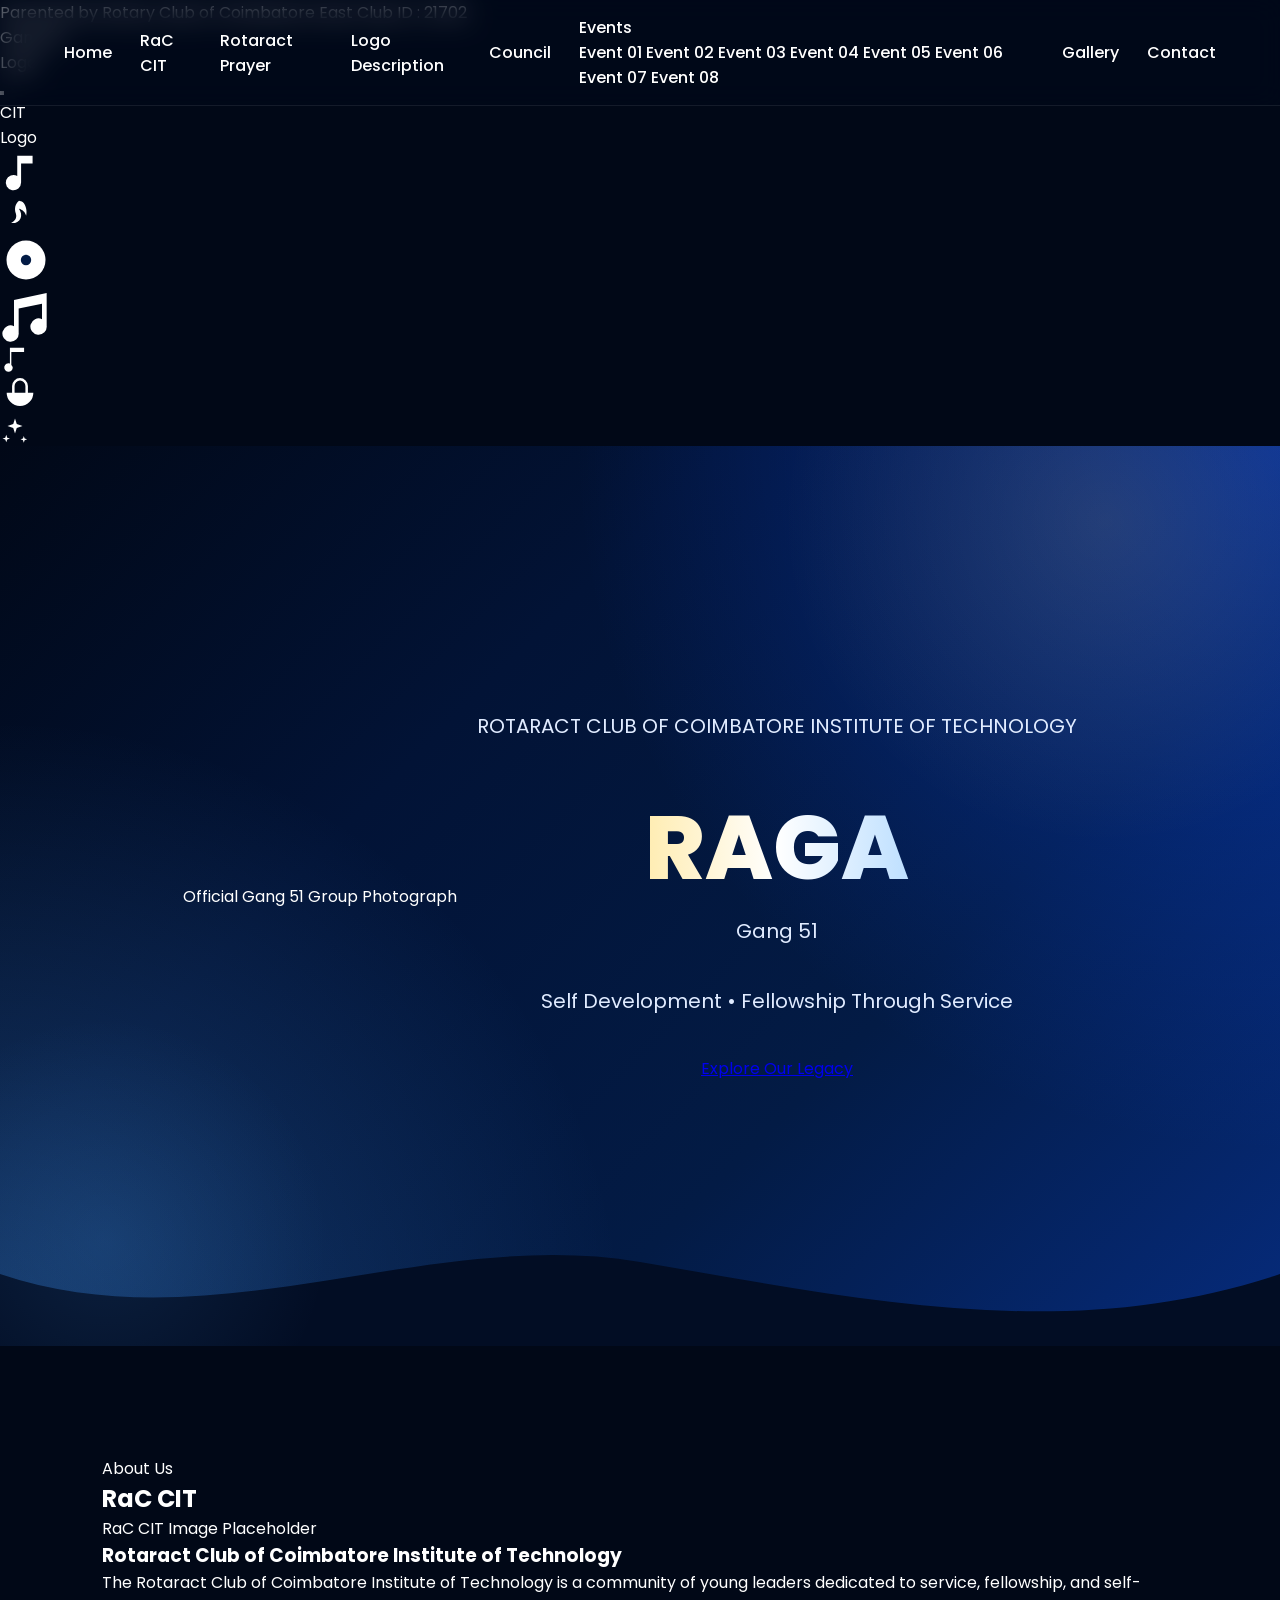
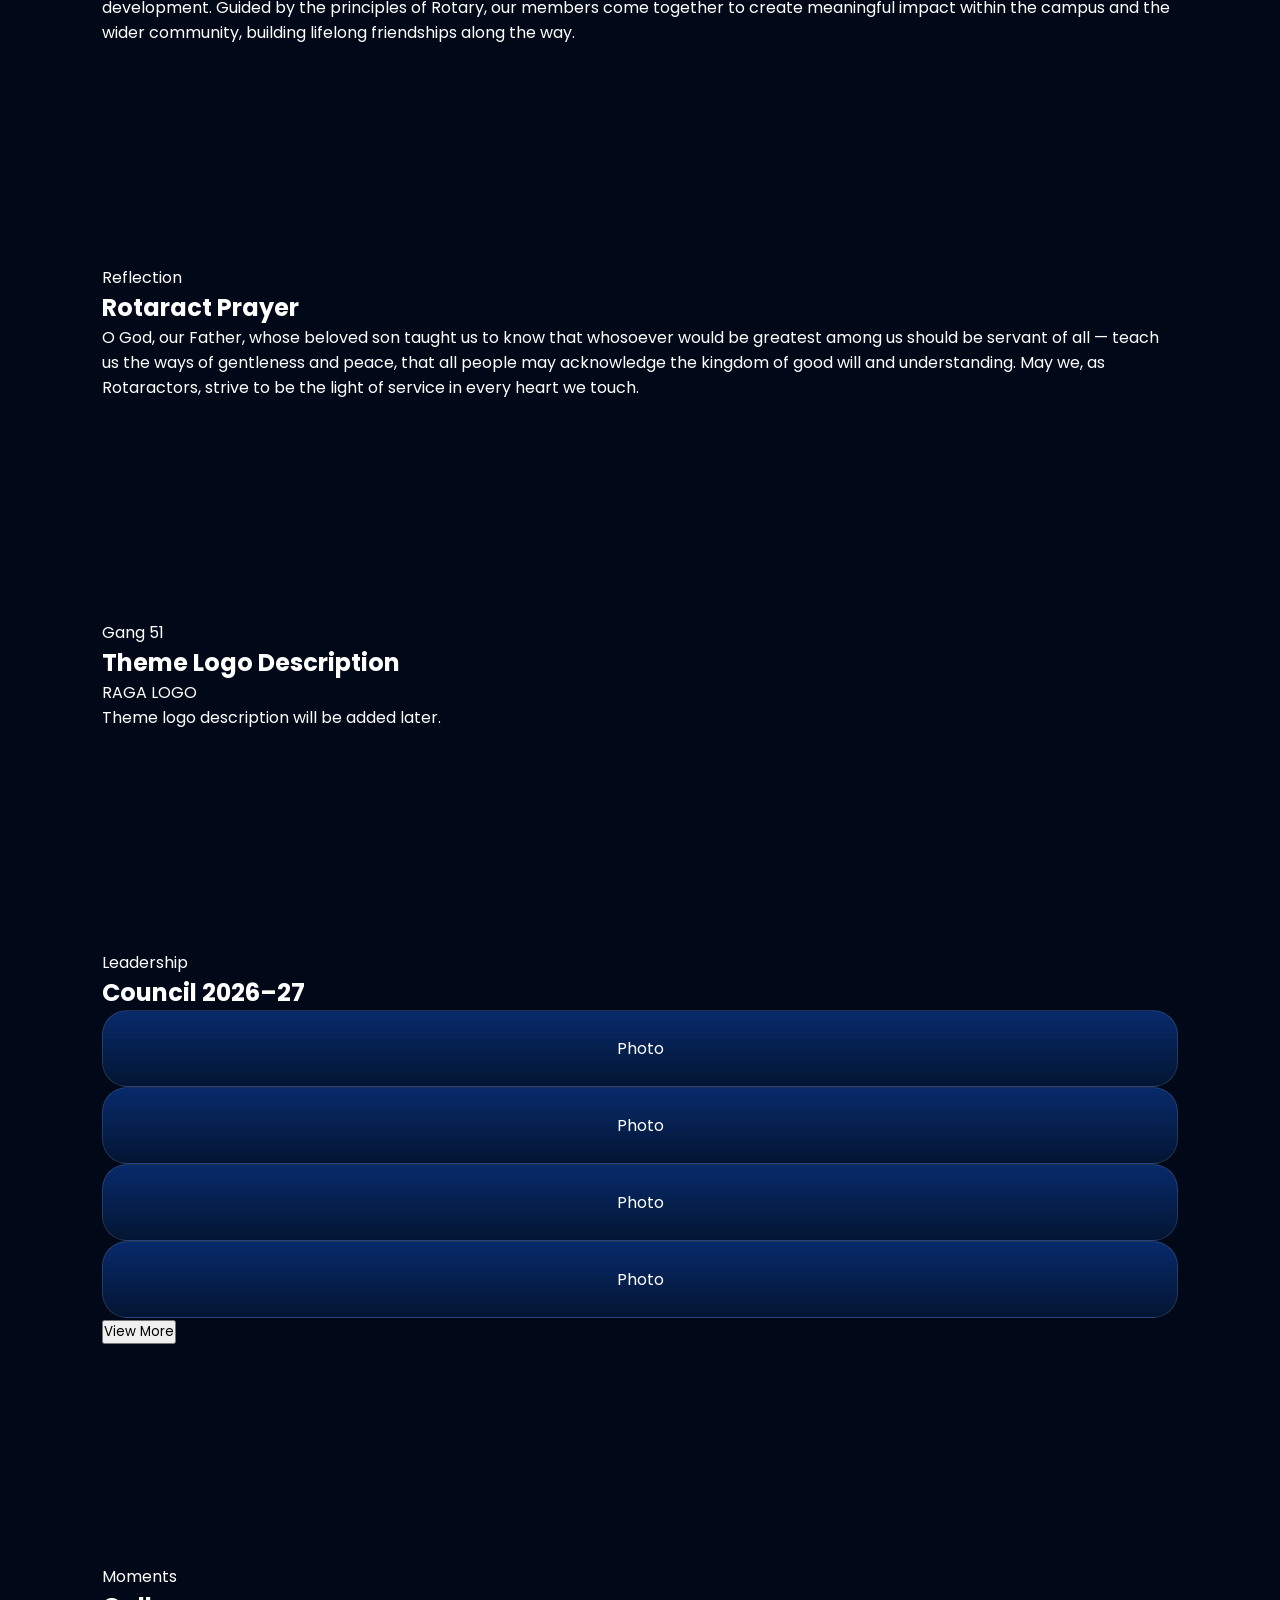
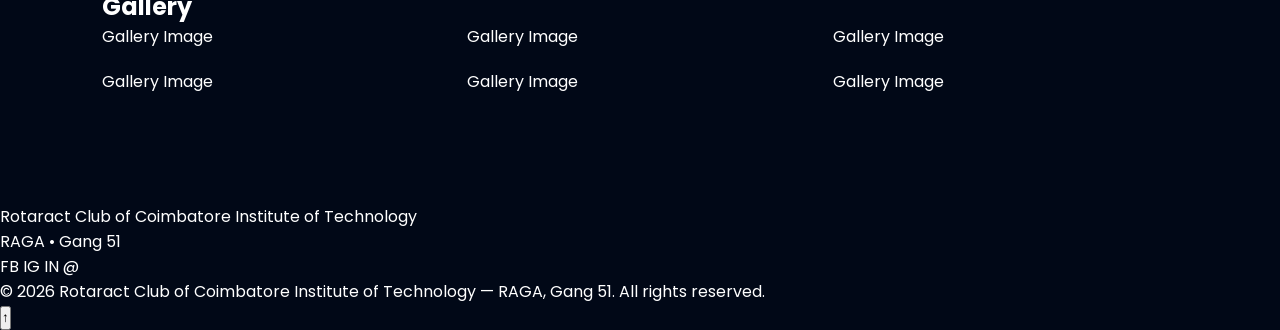
==== commit bc2bed17: "updated html-1" ====
--- a/index.html
+++ b/index.html
@@ -1,756 +1,256 @@
 <!DOCTYPE html>
 <html lang="en">
-
 <head>
-    <meta charset="UTF-8">
-    <meta name="viewport" content="width=device-width, initial-scale=1.0">
-
-    <title>RAGA | Gang 51 | Rotaract Club of Coimbatore Institute of Technology</title>
-
-    <!-- CSS -->
-    <link rel="stylesheet" href="style.css">
-
-    <!-- Google Font -->
-    <link href="https://fonts.googleapis.com/css2?family=Poppins:wght@300;400;500;600;700;800&display=swap"
-        rel="stylesheet">
-
-    <!-- Font Awesome -->
-    <link rel="stylesheet"
-        href="https://cdnjs.cloudflare.com/ajax/libs/font-awesome/6.6.0/css/all.min.css">
+<meta charset="UTF-8" />
+<meta name="viewport" content="width=device-width, initial-scale=1.0" />
+<title>RAGA — Gang 51 | Rotaract Club of Coimbatore Institute of Technology</title>
+<link rel="preconnect" href="https://fonts.googleapis.com">
+<link href="https://fonts.googleapis.com/css2?family=Poppins:wght@300;400;500;600;700&display=swap" rel="stylesheet">
+<link rel="stylesheet" href="style.css" />
 </head>
-
 <body>
 
-    <!-- ========================================= -->
-    <!-- FLOATING MUSIC ELEMENTS -->
-    <!-- ========================================= -->
-
-    <div class="floating-elements">
-
-        <i class="fa-solid fa-music music m1"></i>
-        <i class="fa-solid fa-music music m2"></i>
-        <i class="fa-solid fa-music music m3"></i>
-
-        <i class="fa-solid fa-record-vinyl music m4"></i>
-        <i class="fa-solid fa-microphone-lines music m5"></i>
-        <i class="fa-solid fa-headphones music m6"></i>
-        <i class="fa-solid fa-guitar music m7"></i>
-
-        <i class="fa-solid fa-star sparkle s1"></i>
-        <i class="fa-solid fa-star sparkle s2"></i>
-        <i class="fa-solid fa-star sparkle s3"></i>
-
-    </div>
-
-    <!-- ========================================= -->
-    <!-- NAVBAR -->
-    <!-- ========================================= -->
-
-    <header class="navbar">
-
-        <!-- Top Information Bar -->
-
-        <div class="top-bar">
-
-            <p>
-                Parented by Rotary Club of Coimbatore East
-            </p>
-
-            <p>
-                Club ID : 21702
-            </p>
-
-        </div>
-
-        <!-- Navigation -->
-
-        <nav class="navigation">
-
-            <!-- Theme Logo Placeholder -->
-
-            <div class="theme-logo-area">
-
-                <div class="theme-logo-placeholder">
-
-                    <span>LOGO</span>
-
-                </div>
-
-            </div>
-
-            <!-- Navigation Menu -->
-
-            <ul class="nav-menu">
-
-                <li><a href="#home">Home</a></li>
-
-                <li><a href="#rac">RaC CIT</a></li>
-
-                <li><a href="#prayer">Prayer</a></li>
-
-                <li><a href="#logo">Logo</a></li>
-
-                <li><a href="#board">Board</a></li>
-
-                <li><a href="#gallery">Gallery</a></li>
-
-                <li><a href="#contact">Contact</a></li>
-
-            </ul>
-
-            <!-- CIT Logo -->
-
-            <div class="cit-logo-area">
-
-                <img src="assets/cit-logo.png" alt="CIT Logo">
-
-            </div>
-
-        </nav>
-
-    </header>
-
-    <!-- ========================================= -->
-    <!-- HERO SECTION -->
-    <!-- ========================================= -->
-
-    <section id="home" class="hero">
-
-        <!-- Background Group Photo -->
-
-        <div class="group-photo-placeholder">
-
-            <div class="photo-overlay">
-
-                <div class="photo-text">
-
-                    <p class="rotaract-title">
-                        ROTARACT CLUB OF COIMBATORE INSTITUTE OF TECHNOLOGY
-                    </p>
-
-                    <h1>RAGA</h1>
-
-                    <h2>GANG 51</h2>
-
-                    <h3>Self Development • Fellowship Through Service</h3>
-
-                    <a href="#rac" class="hero-button">
-                        Explore Our Legacy
-                    </a>
-
-                </div>
-
-            </div>
-
-        </div>
-
-        <!-- Scroll Indicator -->
-
-        <div class="scroll-indicator">
-
-            <span>Scroll Down</span>
-
-            <i class="fa-solid fa-angle-down"></i>
-
-        </div>
-
-    </section>
-
-    <!-- ========================================= -->
-    <!-- RaC CIT SECTION -->
-    <!-- ========================================= -->
-
-    <section id="rac" class="rac-section reveal">
-
-        <div class="section-heading">
-
-            <p>ROTARACT CLUB OF CIT</p>
-
-            <h2>RaC CIT</h2>
-
-            <div class="heading-line"></div>
-
-        </div>
-
-        <div class="rac-content">
-
-            <div class="rac-image">
-
-                <!-- Placeholder -->
-
-                <div class="image-placeholder">
-
-                    <i class="fa-solid fa-users"></i>
-
-                    <p>Club Image</p>
-
-                </div>
-
-            </div>
-
-            <div class="rac-text">
-
-                <h3>About the Club</h3>
-
-                <p>
-                    The Rotaract Club of Coimbatore Institute of Technology has been a beacon
-                    of leadership, fellowship and service since its charter in 1977.
-                    The club empowers students to create meaningful impact through community
-                    service, professional development and collaborative initiatives.
-                </p>
-
-                <p>
-                    Guided by Rotary values, RaC CIT continues to inspire generations of
-                    changemakers who believe in “Service Above Self” while strengthening
-                    friendships through fellowship.
-                </p>
-
-            </div>
-
-        </div>
-
-    </section>
-
-    <!-- ========================================= -->
-    <!-- ROTARACT PRAYER -->
-    <!-- ========================================= -->
-
-    <section id="prayer" class="prayer-section reveal">
-
-        <div class="section-heading">
-
-            <p>ROTARACT</p>
-
-            <h2>Rotaract Prayer</h2>
-
-            <div class="heading-line"></div>
-
-        </div>
-
-        <div class="prayer-box">
-
-            <p>
-                O Lord and Giver of all good,
-                We thank You for our Rotaract Club.
-                Bless us with wisdom, humility, courage and compassion.
-                Inspire us to serve humanity with dedication and integrity.
-                Strengthen our fellowship and guide us to become responsible leaders.
-            </p>
-
-        </div>
-
-    </section>
-
-    <!-- ========================================= -->
-    <!-- THEME LOGO DESCRIPTION -->
-    <!-- ========================================= -->
-
-    <section id="logo" class="logo-section reveal">
-
-        <div class="section-heading">
-
-            <p>RAGA</p>
-
-            <h2>Theme Logo Description</h2>
-
-            <div class="heading-line"></div>
-
-        </div>
-
-        <div class="logo-description-container">
-
-            <!-- Empty Theme Logo -->
-
-            <div class="logo-box">
-
-                <div class="big-logo-placeholder">
-
-                    <span>THEME LOGO</span>
-
-                </div>
-
-            </div>
-
-            <!-- Empty Description -->
-
-            <div class="logo-description-box">
-
-                <h3>Logo Description</h3>
-
-                <p>
-                    This section is intentionally left blank.
-                </p>
-
-                <p>
-                    Add the symbolism, meaning, colours, typography and explanation
-                    of the Gang 51 RAGA theme logo here.
-                </p>
-
-                <div class="empty-description-space">
-
-                </div>
-
-            </div>
-
-        </div>
-
-    </section>    <!-- ========================================= -->
-    <!-- BOARD MEMBERS SECTION -->
-    <!-- ========================================= -->
-
-    <section id="board" class="board-section reveal">
-
-        <div class="section-heading">
-
-            <p>RAGA • GANG 51</p>
-
-            <h2>Board Members</h2>
-
-            <div class="heading-line"></div>
-
-        </div>
-
-        <!-- First 4 Members (Visible Initially) -->
-
-        <div class="board-grid">
-
-            <div class="member-card">
-
-                <div class="member-image">
-                    <img src="assets/member1.jpg" alt="President">
-                </div>
-
-                <h3>Rtr. Name Here</h3>
-
-                <span>President</span>
-
-            </div>
-
-            <div class="member-card">
-
-                <div class="member-image">
-                    <img src="assets/member2.jpg" alt="IPP">
-                </div>
-
-                <h3>Rtr. Name Here</h3>
-
-                <span>Immediate Past President</span>
-
-            </div>
-
-            <div class="member-card">
-
-                <div class="member-image">
-                    <img src="assets/member3.jpg" alt="Secretary">
-                </div>
-
-                <h3>Rtr. Name Here</h3>
-
-                <span>Secretary</span>
-
-            </div>
-
-            <div class="member-card">
-
-                <div class="member-image">
-                    <img src="assets/member4.jpg" alt="Vice President">
-                </div>
-
-                <h3>Rtr. Name Here</h3>
-
-                <span>Vice President</span>
-
-            </div>
-
-        </div>
-
-        <!-- Hidden Members -->
-
-        <div id="more-members" class="board-grid hidden-members">
-
-            <div class="member-card">
-
-                <div class="member-image">
-                    <img src="assets/member5.jpg" alt="Joint Secretary">
-                </div>
-
-                <h3>Rtr. Name Here</h3>
-
-                <span>Joint Secretary</span>
-
-            </div>
-
-            <div class="member-card">
-
-                <div class="member-image">
-                    <img src="assets/member6.jpg" alt="Treasurer">
-                </div>
-
-                <h3>Rtr. Name Here</h3>
-
-                <span>Treasurer</span>
-
-            </div>
-
-            <div class="member-card">
-
-                <div class="member-image">
-                    <img src="assets/member7.jpg" alt="Club Service Director">
-                </div>
-
-                <h3>Rtr. Name Here</h3>
-
-                <span>Club Service Director</span>
-
-            </div>
-
-            <div class="member-card">
-
-                <div class="member-image">
-                    <img src="assets/member8.jpg" alt="Community Service Director">
-                </div>
-
-                <h3>Rtr. Name Here</h3>
-
-                <span>Community Service Director</span>
-
-            </div>
-
-            <div class="member-card">
-
-                <div class="member-image">
-                    <img src="assets/member9.jpg" alt="Professional Service Director">
-                </div>
-
-                <h3>Rtr. Name Here</h3>
-
-                <span>Professional Service Director</span>
-
-            </div>
-
-            <div class="member-card">
-
-                <div class="member-image">
-                    <img src="assets/member10.jpg" alt="International Service Director">
-                </div>
-
-                <h3>Rtr. Name Here</h3>
-
-                <span>International Service Director</span>
-
-            </div>
-
-            <div class="member-card">
-
-                <div class="member-image">
-                    <img src="assets/member11.jpg" alt="Editorial Director">
-                </div>
-
-                <h3>Rtr. Name Here</h3>
-
-                <span>Editorial Director</span>
-
-            </div>
-
-            <div class="member-card">
-
-                <div class="member-image">
-                    <img src="assets/member12.jpg" alt="Sergeant-at-Arms">
-                </div>
-
-                <h3>Rtr. Name Here</h3>
-
-                <span>Sergeant-at-Arms</span>
-
-            </div>
-
-        </div>
-
-        <!-- View More Button -->
-
-        <div class="view-more-container">
-
-            <button id="viewMoreBtn" class="view-more-btn">
-
-                View More
-
-                <i class="fa-solid fa-chevron-down"></i>
-
-            </button>
-
-        </div>
-
-    </section>
-
-    <!-- ========================================= -->
-    <!-- GALLERY SECTION -->
-    <!-- ========================================= -->
-
-    <section id="gallery" class="gallery-section reveal">
-
-        <div class="section-heading">
-
-            <p>RAGA MEMORIES</p>
-
-            <h2>Gallery</h2>
-
-            <div class="heading-line"></div>
-
-        </div>
-
-        <div class="gallery-grid">
-
-            <div class="gallery-item">
-                <img src="assets/gallery1.jpg" alt="Gallery 1">
-            </div>
-
-            <div class="gallery-item">
-                <img src="assets/gallery2.jpg" alt="Gallery 2">
-            </div>
-
-            <div class="gallery-item">
-                <img src="assets/gallery3.jpg" alt="Gallery 3">
-            </div>
-
-            <div class="gallery-item">
-                <img src="assets/gallery4.jpg" alt="Gallery 4">
-            </div>
-
-            <div class="gallery-item">
-                <img src="assets/gallery5.jpg" alt="Gallery 5">
-            </div>
-
-            <div class="gallery-item">
-                <img src="assets/gallery6.jpg" alt="Gallery 6">
-            </div>
-
-        </div>
-
-    </section>
-
-    <!-- ========================================= -->
-    <!-- RAGA GROUP PHOTO SECTION -->
-    <!-- ========================================= -->
-
-    <section class="group-photo-section reveal">
-
-        <div class="section-heading">
-
-            <p>GANG 51</p>
-
-            <h2>Our Family</h2>
-
-            <div class="heading-line"></div>
-
-        </div>
-
-        <div class="group-photo-box">
-
-            <!-- Replace with official Gang 51 group photograph -->
-
-            <div class="group-placeholder">
-
-                <i class="fa-solid fa-image"></i>
-
-                <p>Official Gang 51 Group Photograph</p>
-
-            </div>
-
-        </div>
-
-    </section>
-
-    <!-- ========================================= -->
-    <!-- CLOSING QUOTE SECTION -->
-    <!-- ========================================= -->
-
-    <section class="quote-section reveal">
-
-        <div class="quote-container">
-
-            <i class="fa-solid fa-quote-left"></i>
-
-            <h2>
-                Fellowship begins with friendship,
-                leadership grows through service,
-                and together we create lasting impact.
-            </h2>
-
-            <p>— Rotaract Club of Coimbatore Institute of Technology</p>
-
-        </div>
-
-    </section>    <!-- ========================================= -->
-    <!-- CONTACT SECTION -->
-    <!-- ========================================= -->
-
-    <section id="contact" class="contact-section reveal">
-
-        <div class="section-heading">
-
-            <p>GET IN TOUCH</p>
-
-            <h2>Contact Us</h2>
-
-            <div class="heading-line"></div>
-
-        </div>
-
-        <div class="contact-container">
-
-            <!-- Left Contact Card -->
-
-            <div class="contact-card">
-
-                <h3>Rotaract Club of Coimbatore Institute of Technology</h3>
-
-                <p>
-                    RAGA • Gang 51
-                </p>
-
-                <div class="contact-item">
-
-                    <i class="fa-solid fa-location-dot"></i>
-
-                    <span>
-                        Coimbatore Institute of Technology,
-                        Civil Aerodrome Post,
-                        Coimbatore – 641014.
-                    </span>
-
-                </div>
-
-                <div class="contact-item">
-
-                    <i class="fa-solid fa-envelope"></i>
-
-                    <span>
-                        rotaractcit@example.com
-                    </span>
-
-                </div>
-
-                <div class="contact-item">
-
-                    <i class="fa-solid fa-phone"></i>
-
-                    <span>
-                        +91 XXXXX XXXXX
-                    </span>
-
-                </div>
-
-            </div>
-
-            <!-- Right Social Card -->
-
-            <div class="social-card">
-
-                <h3>Follow Our Journey</h3>
-
-                <p>Stay connected with Gang 51 through our social platforms.</p>
-
-                <div class="social-icons">
-
-                    <a href="#">
-                        <i class="fab fa-instagram"></i>
-                    </a>
-
-                    <a href="#">
-                        <i class="fab fa-facebook-f"></i>
-                    </a>
-
-                    <a href="#">
-                        <i class="fab fa-linkedin-in"></i>
-                    </a>
-
-                    <a href="#">
-                        <i class="fab fa-youtube"></i>
-                    </a>
-
-                </div>
-
-            </div>
-
-        </div>
-
-    </section>
-
-    <!-- ========================================= -->
-    <!-- FOOTER -->
-    <!-- ========================================= -->
-
-    <footer class="footer">
-
-        <div class="footer-container">
-
-            <!-- Theme Logo Placeholder -->
-
-            <div class="footer-logo">
-
-                <div class="footer-logo-placeholder">
-
-                    <span>GANG 51</span>
-
-                </div>
-
-                <h3>RAGA</h3>
-
-                <p>Rotaract Club of Coimbatore Institute of Technology</p>
-
-            </div>
-
-            <!-- Quick Links -->
-
-            <div class="footer-links">
-
-                <h4>Quick Links</h4>
-
-                <a href="#home">Home</a>
-                <a href="#rac">RaC CIT</a>
-                <a href="#prayer">Rotaract Prayer</a>
-                <a href="#logo">Theme Logo</a>
-                <a href="#board">Board Members</a>
-                <a href="#gallery">Gallery</a>
-                <a href="#contact">Contact</a>
-
-            </div>
-
-            <!-- Parent Club -->
-
-            <div class="footer-info">
-
-                <h4>Parent Rotary Club</h4>
-
-                <p>Rotary Club of Coimbatore East</p>
-
-                <h4 style="margin-top:20px;">Club ID</h4>
-
-                <p>21702</p>
-
-            </div>
-
-        </div>
-
-        <div class="footer-bottom">
-
-            <hr>
-
-            <p>
-                © 2026 RAGA • Gang 51 • Rotaract Club of Coimbatore Institute of Technology.
-                All Rights Reserved.
-            </p>
-
-        </div>
-
-    </footer>
-
-    <!-- ========================================= -->
-    <!-- JAVASCRIPT -->
-    <!-- ========================================= -->
-
-    <script src="script.js"></script>
-
+<!-- Top thin strip -->
+<div class="top-strip">
+  <span>Parented by Rotary Club of Coimbatore East</span>
+  <span>Club ID : 21702</span>
+</div>
+
+<!-- Navbar -->
+<header class="navbar">
+  <div class="nav-logo-box" aria-label="Gang 51 theme logo placeholder">Gang 51<br>Logo</div>
+
+  <button class="nav-toggle" aria-label="Toggle navigation menu">
+    <span></span><span></span><span></span>
+  </button>
+
+  <nav class="nav-links">
+    <a href="#home" class="active">Home</a>
+    <a href="#raccit">RaC CIT</a>
+    <a href="#prayer">Rotaract Prayer</a>
+    <a href="#logo-description">Logo Description</a>
+    <a href="council.html">Council</a>
+    <span class="has-dropdown" style="display:inline-block;">
+      <a href="#events">Events</a>
+      <div class="dropdown">
+        <a href="event1.html">Event 01</a>
+        <a href="event2.html">Event 02</a>
+        <a href="event3.html">Event 03</a>
+        <a href="event4.html">Event 04</a>
+        <a href="event5.html">Event 05</a>
+        <a href="event6.html">Event 06</a>
+        <a href="event7.html">Event 07</a>
+        <a href="event8.html">Event 08</a>
+      </div>
+    </span>
+    <a href="#gallery">Gallery</a>
+    <a href="#contact">Contact</a>
+  </nav>
+
+  <div class="nav-right">
+    <div class="nav-cit-logo" aria-label="CIT logo placeholder">CIT<br>Logo</div>
+  </div>
+</header>
+
+<!-- Floating musical decorations -->
+<div class="floating-decor" aria-hidden="true">
+  <div class="note" style="top:12%; left:6%; width:46px; height:46px; animation-duration:16s;">
+    <svg viewBox="0 0 24 24" fill="currentColor"><path d="M9 3v10.55A4 4 0 1 0 11 17V7h6V3H9z"/></svg>
+  </div>
+  <div class="note" style="top:22%; right:9%; width:38px; height:38px; animation-duration:13s;">
+    <svg viewBox="0 0 24 24" fill="currentColor"><path d="M12 3c-2.5 2-3 5-2 8 1 3-1 5-3 6 2 .5 5-.5 6-3 .8-2 .3-4-1-6 2 .5 4 2 4.5 4.5.7-3 0-6.5-2-8.5-1-.9-1.7-.7-2.5-1z"/></svg>
+  </div>
+  <div class="note" style="top:55%; left:4%; width:52px; height:52px; animation-duration:18s;">
+    <svg viewBox="0 0 24 24" fill="currentColor"><circle cx="12" cy="12" r="9"/><circle cx="12" cy="12" r="2.4" fill="#031B45"/></svg>
+  </div>
+  <div class="note" style="top:68%; right:6%; width:56px; height:56px; animation-duration:15s;">
+    <svg viewBox="0 0 24 24" fill="currentColor"><path d="M20 3 6 6v11.2A3.5 3.5 0 1 0 8 20V9.6l10-2v6.6A3.5 3.5 0 1 0 20 17V3z"/></svg>
+  </div>
+  <div class="note" style="top:35%; left:45%; width:34px; height:34px; animation-duration:20s;">
+    <svg viewBox="0 0 24 24" fill="currentColor"><path d="M9 18a3 3 0 1 1-2-2.8V4h10v3H8v9.2A3 3 0 0 1 9 18z"/></svg>
+  </div>
+  <div class="note" style="top:80%; left:30%; width:40px; height:40px; animation-duration:17s;">
+    <svg viewBox="0 0 24 24" fill="currentColor"><path d="M4 10a8 8 0 0 0 16 0M12 18v3m-3 0h6"/><path d="M8 10V6a4 4 0 0 1 8 0v4a4 4 0 0 1-8 0z" stroke="currentColor" fill="none" stroke-width="1.5"/></svg>
+  </div>
+  <div class="note" style="top:8%; left:70%; width:30px; height:30px; animation-duration:11s;">
+    <svg viewBox="0 0 24 24" fill="currentColor"><path d="M12 2l1.4 4.4L18 8l-4.6 1.6L12 14l-1.4-4.4L6 8l4.6-1.6L12 2zM5 15l.8 2.4L8 18l-2.2.8L5 21l-.8-2.2L2 18l2.2-.6L5 15zm14 1 .7 2 2 .6-2 .7-.7 2-.6-2-2-.7 2-.6.6-2z"/></svg>
+  </div>
+</div>
+
+<main>
+
+  <!-- Hero Section -->
+  <section class="hero" id="home">
+    <div class="hero-photo-placeholder">
+      <span>Official Gang 51 Group Photograph</span>
+    </div>
+
+    <div class="hero-content">
+      <p class="hero-eyebrow">ROTARACT CLUB OF COIMBATORE INSTITUTE OF TECHNOLOGY</p>
+      <h1 class="hero-title">RAGA</h1>
+      <p class="hero-subtitle">Gang 51</p>
+      <p class="hero-tagline">Self Development &bull; Fellowship Through Service</p>
+      <a href="#raccit" class="btn-primary">Explore Our Legacy</a>
+    </div>
+
+    <div class="hero-wave">
+      <svg viewBox="0 0 1440 100" preserveAspectRatio="none">
+        <path fill="#020D24" d="M0,40 C240,100 480,0 720,30 C960,60 1200,100 1440,40 L1440,100 L0,100 Z"></path>
+      </svg>
+    </div>
+
+    <div class="scroll-indicator"></div>
+  </section>
+
+  <!-- RaC CIT Section -->
+  <section class="section" id="raccit">
+    <div class="container">
+      <div class="section-heading reveal">
+        <span class="kicker">About Us</span>
+        <h2>RaC CIT</h2>
+        <div class="divider"></div>
+      </div>
+
+      <div class="split-section">
+        <div class="split-media reveal">
+          <div class="placeholder-box">RaC CIT Image Placeholder</div>
+        </div>
+        <div class="split-text reveal">
+          <h3>Rotaract Club of Coimbatore Institute of Technology</h3>
+          <p>
+            The Rotaract Club of Coimbatore Institute of Technology is a community of young
+            leaders dedicated to service, fellowship, and self-development. Guided by the
+            principles of Rotary, our members come together to create meaningful impact
+            within the campus and the wider community, building lifelong friendships along
+            the way.
+          </p>
+        </div>
+      </div>
+    </div>
+  </section>
+
+  <!-- Rotaract Prayer -->
+  <section class="section" id="prayer">
+    <div class="container">
+      <div class="section-heading reveal">
+        <span class="kicker">Reflection</span>
+        <h2>Rotaract Prayer</h2>
+        <div class="divider"></div>
+      </div>
+
+      <div class="prayer-card glass-card reveal">
+        <p>
+          O God, our Father, whose beloved son taught us to know that whosoever would be
+          greatest among us should be servant of all — teach us the ways of gentleness
+          and peace, that all people may acknowledge the kingdom of good will and
+          understanding. May we, as Rotaractors, strive to be the light of service in
+          every heart we touch.
+        </p>
+      </div>
+    </div>
+  </section>
+
+  <!-- Theme Logo Description -->
+  <section class="section" id="logo-description">
+    <div class="container">
+      <div class="section-heading reveal">
+        <span class="kicker">Gang 51</span>
+        <h2>Theme Logo Description</h2>
+        <div class="divider"></div>
+      </div>
+
+      <div class="split-section">
+        <div class="split-media reveal">
+          <div class="logo-circle-placeholder">RAGA LOGO</div>
+        </div>
+        <div class="split-text reveal">
+          <div class="logo-desc-box glass-card">
+            Theme logo description will be added later.
+          </div>
+        </div>
+      </div>
+    </div>
+  </section>
+
+  <!-- Council Preview -->
+  <section class="section" id="council">
+    <div class="container">
+      <div class="section-heading reveal">
+        <span class="kicker">Leadership</span>
+        <h2>Council 2026–27</h2>
+        <div class="divider"></div>
+      </div>
+
+      <div class="council-grid reveal">
+        <div class="member-card glass-card">
+          <div class="member-photo">Photo</div>
+          <div class="member-name"></div>
+          <div class="member-role"></div>
+        </div>
+        <div class="member-card glass-card">
+          <div class="member-photo">Photo</div>
+          <div class="member-name"></div>
+          <div class="member-role"></div>
+        </div>
+        <div class="member-card glass-card">
+          <div class="member-photo">Photo</div>
+          <div class="member-name"></div>
+          <div class="member-role"></div>
+        </div>
+        <div class="member-card glass-card">
+          <div class="member-photo">Photo</div>
+          <div class="member-name"></div>
+          <div class="member-role"></div>
+        </div>
+      </div>
+
+      <div class="council-cta reveal">
+        <button class="btn-gold" data-view-more>View More</button>
+      </div>
+    </div>
+  </section>
+
+  <!-- Gallery Preview -->
+  <section class="section" id="gallery">
+    <div class="container">
+      <div class="section-heading reveal">
+        <span class="kicker">Moments</span>
+        <h2>Gallery</h2>
+        <div class="divider"></div>
+      </div>
+
+      <div class="gallery-grid reveal">
+        <div class="gallery-item">Gallery Image</div>
+        <div class="gallery-item">Gallery Image</div>
+        <div class="gallery-item">Gallery Image</div>
+        <div class="gallery-item">Gallery Image</div>
+        <div class="gallery-item">Gallery Image</div>
+        <div class="gallery-item">Gallery Image</div>
+      </div>
+    </div>
+  </section>
+
+</main>
+
+<!-- Footer -->
+<footer class="site-footer" id="contact">
+  <div class="container">
+    <p class="footer-club">Rotaract Club of Coimbatore Institute of Technology</p>
+    <p class="footer-theme">RAGA &bull; Gang 51</p>
+
+    <div class="footer-socials">
+      <span aria-label="Facebook placeholder">FB</span>
+      <span aria-label="Instagram placeholder">IG</span>
+      <span aria-label="LinkedIn placeholder">IN</span>
+      <span aria-label="Email placeholder">@</span>
+    </div>
+  </div>
+
+  <p class="footer-copy">&copy; 2026 Rotaract Club of Coimbatore Institute of Technology — RAGA, Gang 51. All rights reserved.</p>
+</footer>
+
+<button class="scroll-top-btn" aria-label="Scroll to top">&uarr;</button>
+
+<script src="script.js"></script>
 </body>
-
 </html>
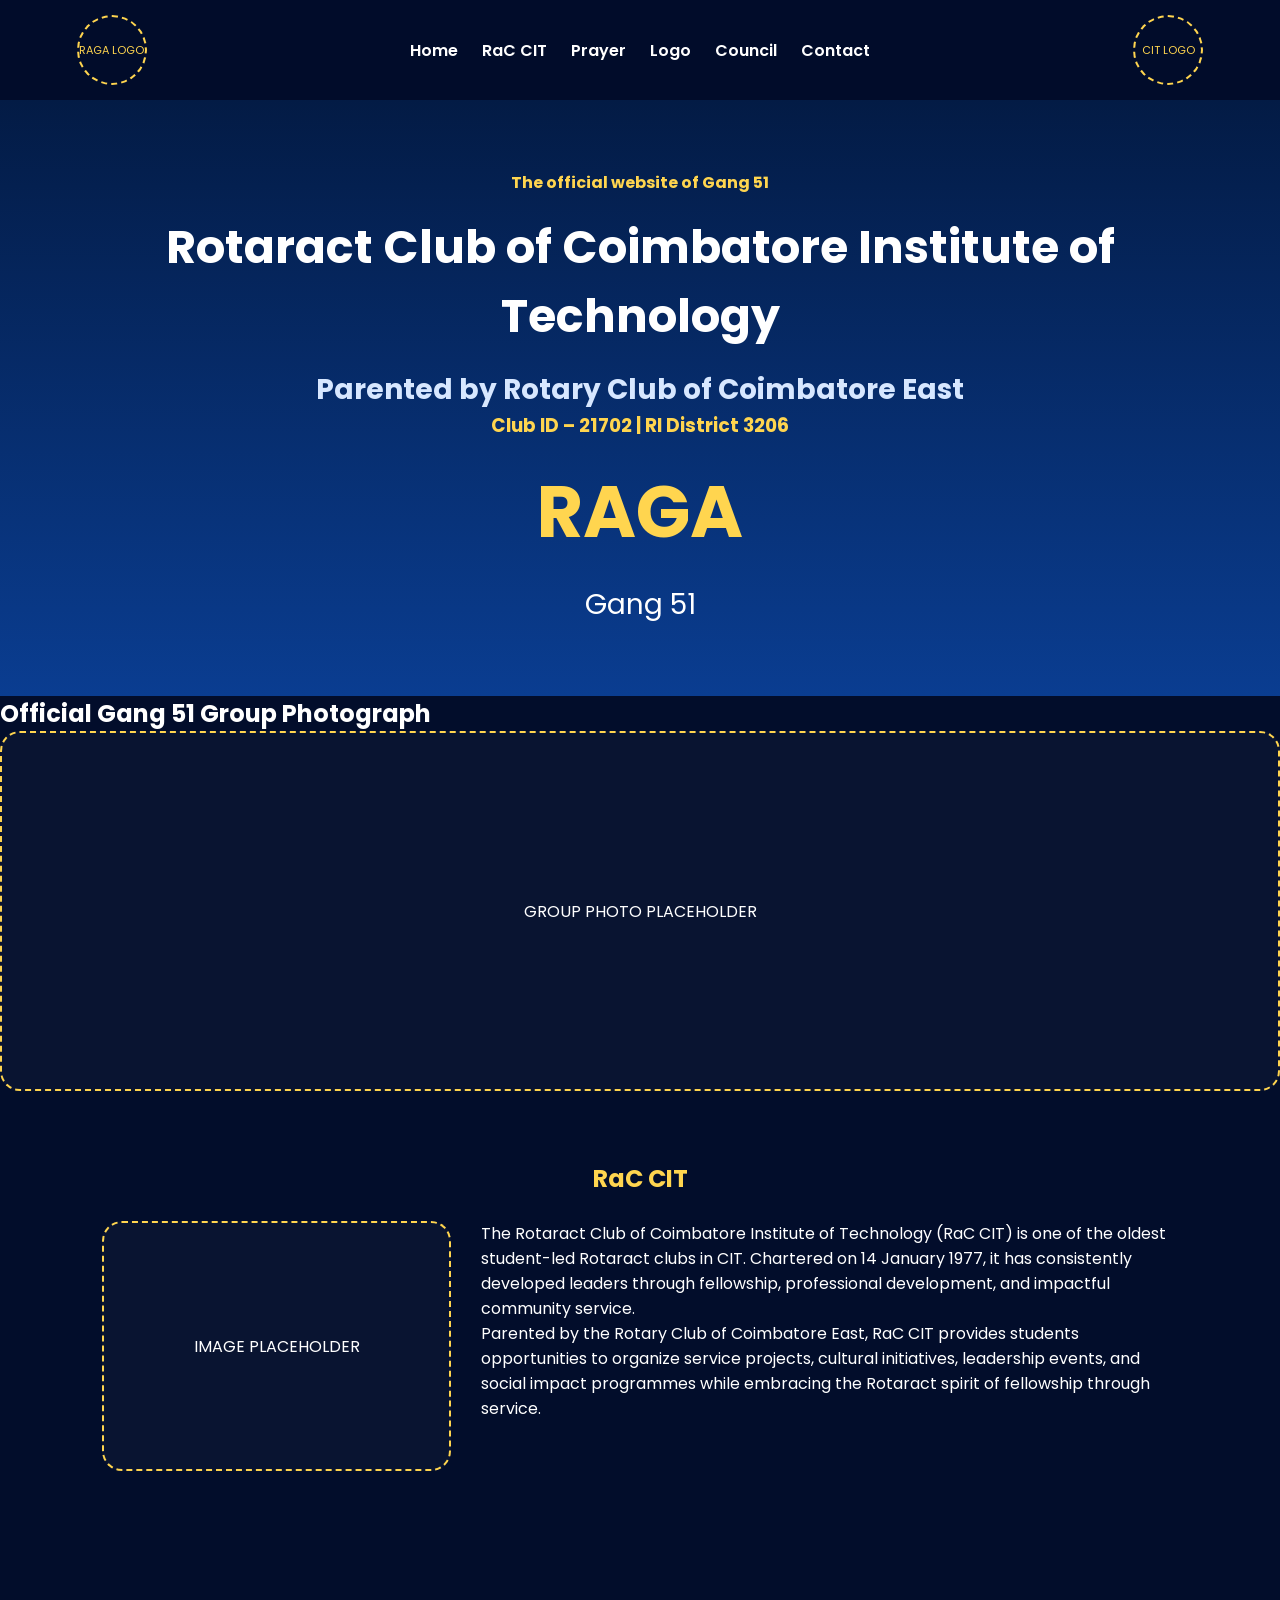
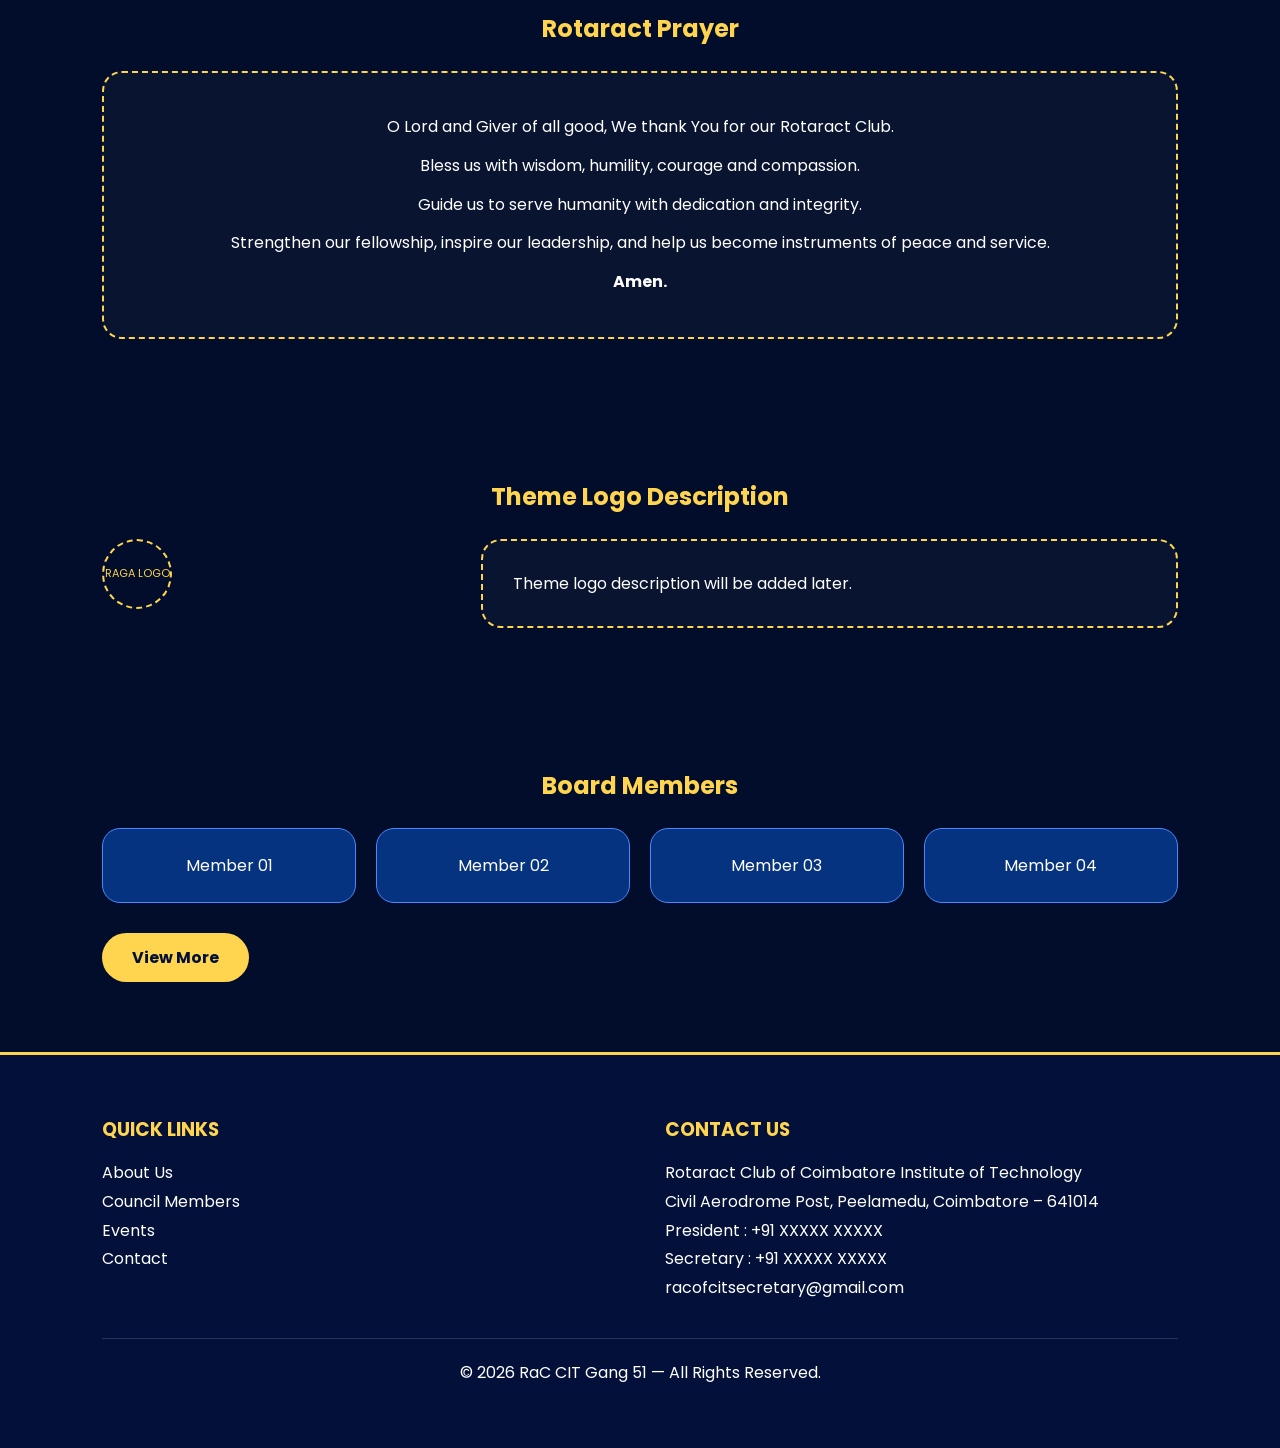
==== commit 8c13ec54: "updated" ====
--- a/index.html
+++ b/index.html
@@ -1,256 +1 @@
-<!DOCTYPE html>
-<html lang="en">
-<head>
-<meta charset="UTF-8" />
-<meta name="viewport" content="width=device-width, initial-scale=1.0" />
-<title>RAGA — Gang 51 | Rotaract Club of Coimbatore Institute of Technology</title>
-<link rel="preconnect" href="https://fonts.googleapis.com">
-<link href="https://fonts.googleapis.com/css2?family=Poppins:wght@300;400;500;600;700&display=swap" rel="stylesheet">
-<link rel="stylesheet" href="style.css" />
-</head>
-<body>
-
-<!-- Top thin strip -->
-<div class="top-strip">
-  <span>Parented by Rotary Club of Coimbatore East</span>
-  <span>Club ID : 21702</span>
-</div>
-
-<!-- Navbar -->
-<header class="navbar">
-  <div class="nav-logo-box" aria-label="Gang 51 theme logo placeholder">Gang 51<br>Logo</div>
-
-  <button class="nav-toggle" aria-label="Toggle navigation menu">
-    <span></span><span></span><span></span>
-  </button>
-
-  <nav class="nav-links">
-    <a href="#home" class="active">Home</a>
-    <a href="#raccit">RaC CIT</a>
-    <a href="#prayer">Rotaract Prayer</a>
-    <a href="#logo-description">Logo Description</a>
-    <a href="council.html">Council</a>
-    <span class="has-dropdown" style="display:inline-block;">
-      <a href="#events">Events</a>
-      <div class="dropdown">
-        <a href="event1.html">Event 01</a>
-        <a href="event2.html">Event 02</a>
-        <a href="event3.html">Event 03</a>
-        <a href="event4.html">Event 04</a>
-        <a href="event5.html">Event 05</a>
-        <a href="event6.html">Event 06</a>
-        <a href="event7.html">Event 07</a>
-        <a href="event8.html">Event 08</a>
-      </div>
-    </span>
-    <a href="#gallery">Gallery</a>
-    <a href="#contact">Contact</a>
-  </nav>
-
-  <div class="nav-right">
-    <div class="nav-cit-logo" aria-label="CIT logo placeholder">CIT<br>Logo</div>
-  </div>
-</header>
-
-<!-- Floating musical decorations -->
-<div class="floating-decor" aria-hidden="true">
-  <div class="note" style="top:12%; left:6%; width:46px; height:46px; animation-duration:16s;">
-    <svg viewBox="0 0 24 24" fill="currentColor"><path d="M9 3v10.55A4 4 0 1 0 11 17V7h6V3H9z"/></svg>
-  </div>
-  <div class="note" style="top:22%; right:9%; width:38px; height:38px; animation-duration:13s;">
-    <svg viewBox="0 0 24 24" fill="currentColor"><path d="M12 3c-2.5 2-3 5-2 8 1 3-1 5-3 6 2 .5 5-.5 6-3 .8-2 .3-4-1-6 2 .5 4 2 4.5 4.5.7-3 0-6.5-2-8.5-1-.9-1.7-.7-2.5-1z"/></svg>
-  </div>
-  <div class="note" style="top:55%; left:4%; width:52px; height:52px; animation-duration:18s;">
-    <svg viewBox="0 0 24 24" fill="currentColor"><circle cx="12" cy="12" r="9"/><circle cx="12" cy="12" r="2.4" fill="#031B45"/></svg>
-  </div>
-  <div class="note" style="top:68%; right:6%; width:56px; height:56px; animation-duration:15s;">
-    <svg viewBox="0 0 24 24" fill="currentColor"><path d="M20 3 6 6v11.2A3.5 3.5 0 1 0 8 20V9.6l10-2v6.6A3.5 3.5 0 1 0 20 17V3z"/></svg>
-  </div>
-  <div class="note" style="top:35%; left:45%; width:34px; height:34px; animation-duration:20s;">
-    <svg viewBox="0 0 24 24" fill="currentColor"><path d="M9 18a3 3 0 1 1-2-2.8V4h10v3H8v9.2A3 3 0 0 1 9 18z"/></svg>
-  </div>
-  <div class="note" style="top:80%; left:30%; width:40px; height:40px; animation-duration:17s;">
-    <svg viewBox="0 0 24 24" fill="currentColor"><path d="M4 10a8 8 0 0 0 16 0M12 18v3m-3 0h6"/><path d="M8 10V6a4 4 0 0 1 8 0v4a4 4 0 0 1-8 0z" stroke="currentColor" fill="none" stroke-width="1.5"/></svg>
-  </div>
-  <div class="note" style="top:8%; left:70%; width:30px; height:30px; animation-duration:11s;">
-    <svg viewBox="0 0 24 24" fill="currentColor"><path d="M12 2l1.4 4.4L18 8l-4.6 1.6L12 14l-1.4-4.4L6 8l4.6-1.6L12 2zM5 15l.8 2.4L8 18l-2.2.8L5 21l-.8-2.2L2 18l2.2-.6L5 15zm14 1 .7 2 2 .6-2 .7-.7 2-.6-2-2-.7 2-.6.6-2z"/></svg>
-  </div>
-</div>
-
-<main>
-
-  <!-- Hero Section -->
-  <section class="hero" id="home">
-    <div class="hero-photo-placeholder">
-      <span>Official Gang 51 Group Photograph</span>
-    </div>
-
-    <div class="hero-content">
-      <p class="hero-eyebrow">ROTARACT CLUB OF COIMBATORE INSTITUTE OF TECHNOLOGY</p>
-      <h1 class="hero-title">RAGA</h1>
-      <p class="hero-subtitle">Gang 51</p>
-      <p class="hero-tagline">Self Development &bull; Fellowship Through Service</p>
-      <a href="#raccit" class="btn-primary">Explore Our Legacy</a>
-    </div>
-
-    <div class="hero-wave">
-      <svg viewBox="0 0 1440 100" preserveAspectRatio="none">
-        <path fill="#020D24" d="M0,40 C240,100 480,0 720,30 C960,60 1200,100 1440,40 L1440,100 L0,100 Z"></path>
-      </svg>
-    </div>
-
-    <div class="scroll-indicator"></div>
-  </section>
-
-  <!-- RaC CIT Section -->
-  <section class="section" id="raccit">
-    <div class="container">
-      <div class="section-heading reveal">
-        <span class="kicker">About Us</span>
-        <h2>RaC CIT</h2>
-        <div class="divider"></div>
-      </div>
-
-      <div class="split-section">
-        <div class="split-media reveal">
-          <div class="placeholder-box">RaC CIT Image Placeholder</div>
-        </div>
-        <div class="split-text reveal">
-          <h3>Rotaract Club of Coimbatore Institute of Technology</h3>
-          <p>
-            The Rotaract Club of Coimbatore Institute of Technology is a community of young
-            leaders dedicated to service, fellowship, and self-development. Guided by the
-            principles of Rotary, our members come together to create meaningful impact
-            within the campus and the wider community, building lifelong friendships along
-            the way.
-          </p>
-        </div>
-      </div>
-    </div>
-  </section>
-
-  <!-- Rotaract Prayer -->
-  <section class="section" id="prayer">
-    <div class="container">
-      <div class="section-heading reveal">
-        <span class="kicker">Reflection</span>
-        <h2>Rotaract Prayer</h2>
-        <div class="divider"></div>
-      </div>
-
-      <div class="prayer-card glass-card reveal">
-        <p>
-          O God, our Father, whose beloved son taught us to know that whosoever would be
-          greatest among us should be servant of all — teach us the ways of gentleness
-          and peace, that all people may acknowledge the kingdom of good will and
-          understanding. May we, as Rotaractors, strive to be the light of service in
-          every heart we touch.
-        </p>
-      </div>
-    </div>
-  </section>
-
-  <!-- Theme Logo Description -->
-  <section class="section" id="logo-description">
-    <div class="container">
-      <div class="section-heading reveal">
-        <span class="kicker">Gang 51</span>
-        <h2>Theme Logo Description</h2>
-        <div class="divider"></div>
-      </div>
-
-      <div class="split-section">
-        <div class="split-media reveal">
-          <div class="logo-circle-placeholder">RAGA LOGO</div>
-        </div>
-        <div class="split-text reveal">
-          <div class="logo-desc-box glass-card">
-            Theme logo description will be added later.
-          </div>
-        </div>
-      </div>
-    </div>
-  </section>
-
-  <!-- Council Preview -->
-  <section class="section" id="council">
-    <div class="container">
-      <div class="section-heading reveal">
-        <span class="kicker">Leadership</span>
-        <h2>Council 2026–27</h2>
-        <div class="divider"></div>
-      </div>
-
-      <div class="council-grid reveal">
-        <div class="member-card glass-card">
-          <div class="member-photo">Photo</div>
-          <div class="member-name"></div>
-          <div class="member-role"></div>
-        </div>
-        <div class="member-card glass-card">
-          <div class="member-photo">Photo</div>
-          <div class="member-name"></div>
-          <div class="member-role"></div>
-        </div>
-        <div class="member-card glass-card">
-          <div class="member-photo">Photo</div>
-          <div class="member-name"></div>
-          <div class="member-role"></div>
-        </div>
-        <div class="member-card glass-card">
-          <div class="member-photo">Photo</div>
-          <div class="member-name"></div>
-          <div class="member-role"></div>
-        </div>
-      </div>
-
-      <div class="council-cta reveal">
-        <button class="btn-gold" data-view-more>View More</button>
-      </div>
-    </div>
-  </section>
-
-  <!-- Gallery Preview -->
-  <section class="section" id="gallery">
-    <div class="container">
-      <div class="section-heading reveal">
-        <span class="kicker">Moments</span>
-        <h2>Gallery</h2>
-        <div class="divider"></div>
-      </div>
-
-      <div class="gallery-grid reveal">
-        <div class="gallery-item">Gallery Image</div>
-        <div class="gallery-item">Gallery Image</div>
-        <div class="gallery-item">Gallery Image</div>
-        <div class="gallery-item">Gallery Image</div>
-        <div class="gallery-item">Gallery Image</div>
-        <div class="gallery-item">Gallery Image</div>
-      </div>
-    </div>
-  </section>
-
-</main>
-
-<!-- Footer -->
-<footer class="site-footer" id="contact">
-  <div class="container">
-    <p class="footer-club">Rotaract Club of Coimbatore Institute of Technology</p>
-    <p class="footer-theme">RAGA &bull; Gang 51</p>
-
-    <div class="footer-socials">
-      <span aria-label="Facebook placeholder">FB</span>
-      <span aria-label="Instagram placeholder">IG</span>
-      <span aria-label="LinkedIn placeholder">IN</span>
-      <span aria-label="Email placeholder">@</span>
-    </div>
-  </div>
-
-  <p class="footer-copy">&copy; 2026 Rotaract Club of Coimbatore Institute of Technology — RAGA, Gang 51. All rights reserved.</p>
-</footer>
-
-<button class="scroll-top-btn" aria-label="Scroll to top">&uarr;</button>
-
-<script src="script.js"></script>
-</body>
-</html>
+<!DOCTYPE html><html><head><meta charset='UTF-8'><meta name='viewport' content='width=device-width, initial-scale=1.0'><title>RAGA Gang51</title><link rel='stylesheet' href='style.css'><link href='https://fonts.googleapis.com/css2?family=Poppins:wght@300;400;600;700;800&display=swap' rel='stylesheet'><link rel='stylesheet' href='https://cdnjs.cloudflare.com/ajax/libs/font-awesome/6.6.0/css/all.min.css'></head><body><div class='floating-elements'><i class='fa-solid fa-music note n1'></i><i class='fa-solid fa-record-vinyl note n2'></i><i class='fa-solid fa-headphones note n3'></i><i class='fa-solid fa-guitar note n4'></i><i class='fa-solid fa-microphone-lines note n5'></i></div><nav class='navbar'><div class='logo-placeholder'>RAGA LOGO</div><ul class='nav-links'><li><a href='#home'>Home</a></li><li><a href='#rac'>RaC CIT</a></li><li><a href='#prayer'>Prayer</a></li><li><a href='#logo'>Logo</a></li><li><a href='council.html'>Council</a></li><li><a href='#contact'>Contact</a></li></ul><div class='cit-logo'>CIT LOGO</div></nav><header id='home' class='hero-header'><p class='official'>The official website of Gang 51</p><h1>Rotaract Club of Coimbatore Institute of Technology</h1><h2>Parented by Rotary Club of Coimbatore East</h2><h3>Club ID – 21702 | RI District 3206</h3><div class='center-title'><h1>RAGA</h1><p>Gang 51</p></div></header><section class='group-photo'><h2>Official Gang 51 Group Photograph</h2><div class='photo-box'>GROUP PHOTO PLACEHOLDER</div></section><section id='rac' class='section'><h2>RaC CIT</h2><div class='content-grid'><div class='img-box'>IMAGE PLACEHOLDER</div><div><p>The Rotaract Club of Coimbatore Institute of Technology (RaC CIT) is one of the oldest student-led Rotaract clubs in CIT. Chartered on 14 January 1977, it has consistently developed leaders through fellowship, professional development, and impactful community service.</p><p>Parented by the Rotary Club of Coimbatore East, RaC CIT provides students opportunities to organize service projects, cultural initiatives, leadership events, and social impact programmes while embracing the Rotaract spirit of fellowship through service.</p></div></div></section><section id='prayer' class='section prayer'><h2>Rotaract Prayer</h2><div class='prayer-card'><p>O Lord and Giver of all good, We thank You for our Rotaract Club.</p><p>Bless us with wisdom, humility, courage and compassion.</p><p>Guide us to serve humanity with dedication and integrity.</p><p>Strengthen our fellowship, inspire our leadership, and help us become instruments of peace and service.</p><p><strong>Amen.</strong></p></div></section><section id='logo' class='section'><h2>Theme Logo Description</h2><div class='content-grid'><div class='logo-placeholder large'>RAGA LOGO</div><div class='description-box'>Theme logo description will be added later.</div></div></section><section class='section'><h2>Board Members</h2><div class='board-grid'><div class='member-card'>Member 01</div><div class='member-card'>Member 02</div><div class='member-card'>Member 03</div><div class='member-card'>Member 04</div></div><a href='council.html' class='btn'>View More</a></section><footer id='contact' class='footer'><div class='footer-grid'><div><h3>QUICK LINKS</h3><p>About Us</p><p>Council Members</p><p>Events</p><p>Contact</p></div><div><h3>CONTACT US</h3><p>Rotaract Club of Coimbatore Institute of Technology</p><p>Civil Aerodrome Post, Peelamedu, Coimbatore – 641014</p><p>President : +91 XXXXX XXXXX</p><p>Secretary : +91 XXXXX XXXXX</p><p>racofcitsecretary@gmail.com</p></div></div><p class='copy'>© 2026 RaC CIT Gang 51 — All Rights Reserved.</p></footer><script src='script.js'></script></body></html>
--- a/style.css
+++ b/style.css
@@ -1,1020 +1 @@
-/* ==========================================
-   RAGA | Gang 51 | Rotaract Club CIT
-   Royal Blue Premium Theme
-========================================== */
-
-*{
-    margin:0;
-    padding:0;
-    box-sizing:border-box;
-    scroll-behavior:smooth;
-    font-family:'Poppins',sans-serif;
-}
-
-:root{
-    --bg:#010817;
-    --bg2:#031B45;
-    --royal:#0B4DFF;
-    --royal-light:#4FA8FF;
-    --gold:#FFD54F;
-    --white:#ffffff;
-    --text:#DCE8FF;
-    --glass:rgba(255,255,255,.08);
-    --border:rgba(255,255,255,.15);
-}
-
-body{
-    background:var(--bg);
-    color:var(--white);
-    overflow-x:hidden;
-}
-
-/* Scrollbar */
-
-::-webkit-scrollbar{
-    width:8px;
-}
-
-::-webkit-scrollbar-thumb{
-    background:linear-gradient(var(--royal),var(--gold));
-    border-radius:20px;
-}
-
-/* ==========================================
-   FLOATING MUSIC ELEMENTS
-========================================== */
-
-.floating-elements{
-    position:fixed;
-    inset:0;
-    overflow:hidden;
-    pointer-events:none;
-    z-index:0;
-}
-
-.music,.sparkle{
-    position:absolute;
-    opacity:.18;
-}
-
-.music{
-    color:var(--gold);
-    font-size:34px;
-    animation:musicFloat linear infinite;
-}
-
-.sparkle{
-    color:var(--royal-light);
-    animation:twinkle 5s infinite;
-}
-
-/* Positions */
-
-.m1{left:3%;top:85%;animation-duration:14s;}
-.m2{left:80%;top:80%;animation-duration:18s;}
-.m3{left:55%;top:95%;animation-duration:22s;}
-.g1{left:12%;top:50%;font-size:45px;animation-duration:25s;}
-.h1{left:88%;top:20%;font-size:42px;animation-duration:20s;}
-.mic1{left:70%;top:92%;font-size:40px;animation-duration:24s;}
-.v1{left:35%;top:8%;font-size:48px;animation-duration:28s;}
-.d1{left:60%;top:60%;font-size:38px;animation-duration:26s;}
-
-.s1{left:18%;top:30%;font-size:18px;}
-.s2{left:72%;top:40%;font-size:16px;animation-delay:2s;}
-.s3{left:45%;top:72%;font-size:20px;animation-delay:4s;}
-
-@keyframes musicFloat{
-
-    0%{
-        transform:translateY(0) rotate(0deg);
-    }
-
-    50%{
-        transform:translate(-25px,-350px) rotate(15deg) scale(1.2);
-    }
-
-    100%{
-        transform:translate(25px,-700px) rotate(35deg);
-    }
-
-}
-
-@keyframes twinkle{
-
-    0%,100%{
-        opacity:.15;
-        transform:scale(.8);
-    }
-
-    50%{
-        opacity:.7;
-        transform:scale(1.5);
-    }
-
-}
-
-/* ==========================================
-   NAVIGATION
-========================================== */
-
-nav{
-
-    position:fixed;
-    top:0;
-    left:0;
-
-    width:100%;
-    z-index:1000;
-
-    padding:15px 5%;
-
-    display:flex;
-    justify-content:space-between;
-    align-items:center;
-
-    background:rgba(2,10,28,.45);
-    backdrop-filter:blur(14px);
-    border-bottom:1px solid rgba(255,255,255,.08);
-
-}
-
-.logo-container{
-    display:flex;
-    align-items:center;
-}
-
-.logo-box{
-    display:flex;
-    align-items:center;
-    gap:15px;
-}
-
-.logo-box img,
-.blank-logo{
-
-    width:70px;
-    height:70px;
-
-    border-radius:50%;
-    border:2px solid var(--gold);
-    object-fit:cover;
-
-}
-
-.blank-logo{
-
-    border:2px dashed var(--white);
-    background:transparent;
-
-}
-
-.logo-info h4{
-    font-size:13px;
-    color:var(--gold);
-}
-
-.logo-info p{
-    font-size:11px;
-    color:#d4d4d4;
-}
-
-.nav-links{
-    display:flex;
-    gap:28px;
-    list-style:none;
-}
-
-.nav-links a{
-
-    color:white;
-    text-decoration:none;
-    font-weight:500;
-    position:relative;
-    transition:.3s;
-
-}
-
-.nav-links a::after{
-
-    content:"";
-    position:absolute;
-
-    width:0;
-    left:0;
-    bottom:-5px;
-    height:2px;
-
-    background:var(--gold);
-    transition:.3s;
-
-}
-
-.nav-links a:hover{
-    color:var(--gold);
-}
-
-.nav-links a:hover::after{
-    width:100%;
-}
-
-/* ==========================================
-   HERO
-========================================== */
-
-.hero{
-
-    position:relative;
-    height:100vh;
-
-    display:flex;
-    justify-content:center;
-    align-items:center;
-
-    background:
-    radial-gradient(circle at top right,
-    rgba(11,77,255,.45),
-    transparent 45%),
-
-    radial-gradient(circle at bottom left,
-    rgba(79,168,255,.25),
-    transparent 40%),
-
-    linear-gradient(135deg,#010817,#021336,#031B45,#062B7C);
-
-    overflow:hidden;
-
-}
-
-.hero::before{
-
-    content:"";
-
-    position:absolute;
-
-    width:650px;
-    height:650px;
-
-    background:radial-gradient(circle,
-    rgba(255,213,79,.12),
-    transparent 70%);
-
-    top:-250px;
-    right:-150px;
-
-    animation:pulse 8s infinite;
-
-}
-
-.hero::after{
-
-    content:"";
-
-    position:absolute;
-
-    width:450px;
-    height:450px;
-
-    background:radial-gradient(circle,
-    rgba(79,168,255,.12),
-    transparent 70%);
-
-    left:-120px;
-    bottom:-120px;
-
-    animation:pulse2 9s infinite;
-
-}
-
-.hero-content{
-
-    text-align:center;
-    z-index:2;
-    padding:20px;
-
-}
-
-.tag{
-
-    letter-spacing:3px;
-    color:#BBD9FF;
-    font-size:14px;
-
-}
-
-.hero h1{
-
-    margin-top:20px;
-    font-size:90px;
-    font-weight:800;
-
-    background:linear-gradient(90deg,var(--gold),white,#6AB7FF);
-
-    -webkit-background-clip:text;
-    -webkit-text-fill-color:transparent;
-
-}
-
-.hero h2{
-
-    font-size:42px;
-    color:var(--gold);
-    margin-bottom:20px;
-
-}
-
-.hero p{
-
-    color:#E0EBFF;
-    font-size:20px;
-    margin-bottom:40px;
-
-}
-
-.hero-btn{
-
-    display:inline-block;
-    padding:15px 42px;
-
-    border-radius:40px;
-
-    background:linear-gradient(90deg,var(--gold),#FFE98C);
-
-    color:#00143B;
-    font-weight:700;
-    text-decoration:none;
-
-    transition:.4s;
-
-}
-
-.hero-btn:hover{
-
-    transform:translateY(-4px);
-
-    box-shadow:0 0 20px rgba(255,213,79,.7);
-
-}
-
-/* Wave */
-
-.hero-wave{
-
-    position:absolute;
-    bottom:0;
-    width:100%;
-    line-height:0;
-
-}
-
-.hero-wave svg{
-
-    display:block;
-    width:100%;
-    height:120px;
-
-}
-
-/* ==========================================
-   SECTION COMMON
-========================================== */
-
-section{
-
-    padding:110px 8%;
-    position:relative;
-    z-index:2;
-
-}
-
-.section-title{
-
-    text-align:center;
-    margin-bottom:60px;
-
-}
-
-.section-title h2{
-
-    font-size:42px;
-    color:var(--gold);
-    margin-bottom:15px;
-
-}
-
-.line{
-
-    width:90px;
-    height:4px;
-
-    background:linear-gradient(to right,var(--royal-light),var(--gold));
-
-    margin:auto;
-    border-radius:10px;
-
-}
-
-/* ==========================================
-   ABOUT
-========================================== */
-
-.about-grid{
-
-    display:grid;
-    grid-template-columns:2fr 1fr;
-    gap:45px;
-    align-items:center;
-
-}
-
-.about-text h3{
-
-    font-size:34px;
-    color:var(--royal-light);
-    margin-bottom:20px;
-
-}
-
-.about-text p{
-
-    color:var(--text);
-    line-height:2;
-    margin-bottom:20px;
-
-}
-
-.about-card{
-
-    padding:35px;
-
-    background:var(--glass);
-    border:1px solid var(--border);
-
-    backdrop-filter:blur(16px);
-
-    border-radius:25px;
-
-    text-align:center;
-
-}
-
-.about-card i{
-
-    font-size:55px;
-    color:var(--gold);
-    margin-bottom:20px;
-
-}
-
-.about-card h3{
-
-    color:white;
-    margin-bottom:10px;
-
-}
-
-/* ==========================================
-   PRAYER
-========================================== */
-
-.prayer{
-
-    background:
-    linear-gradient(rgba(1,12,35,.8),rgba(1,12,35,.9));
-
-    text-align:center;
-
-}
-
-.prayer-content{
-
-    max-width:850px;
-    margin:auto;
-
-}
-
-.prayer h2{
-
-    color:var(--gold);
-    font-size:40px;
-    margin-bottom:25px;
-
-}
-
-.prayer p{
-
-    font-size:20px;
-    line-height:2;
-    color:#E5EEFF;
-    font-style:italic;
-
-}
-
-/* ==========================================
-   THEME LOGO
-========================================== */
-
-.theme-container{
-
-    display:grid;
-    grid-template-columns:1fr 2fr;
-    gap:50px;
-    align-items:center;
-
-}
-
-.theme-placeholder{
-
-    width:240px;
-    height:240px;
-
-    margin:auto;
-
-    border-radius:50%;
-
-    border:3px dashed var(--gold);
-
-    display:flex;
-    justify-content:center;
-    align-items:center;
-
-    color:var(--gold);
-    font-weight:600;
-    letter-spacing:2px;
-
-}
-
-.theme-description{
-
-    background:var(--glass);
-
-    padding:35px;
-
-    border-radius:20px;
-
-    border:1px solid var(--border);
-
-}
-
-.theme-description h3{
-
-    color:var(--gold);
-    margin-bottom:15px;
-
-}
-
-.theme-description p{
-
-    line-height:2;
-    color:var(--text);
-
-}
-
-/* ==========================================
-   VISION & MISSION
-========================================== */
-
-.vision-grid{
-
-    display:grid;
-    grid-template-columns:repeat(auto-fit,minmax(240px,1fr));
-    gap:30px;
-
-}
-
-.vision-card{
-
-    padding:35px;
-    border-radius:20px;
-
-    background:linear-gradient(180deg,#06245E,#03132F);
-
-    border:1px solid rgba(255,255,255,.12);
-
-    transition:.4s;
-
-}
-
-.vision-card:hover{
-
-    transform:translateY(-10px);
-
-    box-shadow:0 0 25px rgba(79,168,255,.45);
-
-}
-
-.vision-card i{
-
-    font-size:48px;
-    color:var(--gold);
-    margin-bottom:18px;
-
-}
-
-.vision-card h3{
-
-    margin-bottom:12px;
-    color:white;
-
-}
-
-.vision-card p{
-
-    color:var(--text);
-    line-height:1.8;
-
-}
-
-/* ==========================================
-   PROJECTS
-========================================== */
-
-.project-grid{
-
-    display:grid;
-    grid-template-columns:repeat(auto-fit,minmax(240px,1fr));
-    gap:28px;
-
-}
-
-.project-card{
-
-    padding:35px 25px;
-    border-radius:20px;
-
-    text-align:center;
-
-    background:rgba(255,255,255,.05);
-
-    border:1px solid rgba(255,255,255,.12);
-
-    transition:.45s;
-
-}
-
-.project-card:hover{
-
-    transform:scale(1.05);
-
-    border-color:var(--gold);
-
-    box-shadow:0 0 25px rgba(255,213,79,.35);
-
-}
-
-.project-card i{
-
-    font-size:46px;
-    color:var(--gold);
-    margin-bottom:20px;
-
-}
-
-.project-card h3{
-
-    margin-bottom:12px;
-    color:white;
-
-}
-
-.project-card p{
-
-    color:var(--text);
-    line-height:1.8;
-
-}
-
-/* ==========================================
-   BOARD MEMBERS
-========================================== */
-
-.board-grid{
-
-    display:grid;
-    grid-template-columns:repeat(auto-fit,minmax(220px,1fr));
-    gap:35px;
-
-}
-
-.member-card{
-
-    background:linear-gradient(180deg,#082A6B,#031532);
-
-    border-radius:25px;
-
-    padding:25px;
-
-    text-align:center;
-
-    border:1px solid rgba(255,255,255,.12);
-
-    transition:.5s;
-
-}
-
-.member-card:hover{
-
-    transform:translateY(-10px);
-
-    box-shadow:
-    0 0 25px rgba(11,77,255,.55),
-    0 0 35px rgba(255,213,79,.25);
-
-}
-
-.member-card img{
-
-    width:150px;
-    height:150px;
-
-    object-fit:cover;
-
-    border-radius:50%;
-
-    border:4px solid var(--gold);
-
-    margin-bottom:20px;
-
-}
-
-.member-card h3{
-
-    color:white;
-    margin-bottom:8px;
-
-}
-
-.member-card span{
-
-    color:var(--gold);
-    font-weight:600;
-
-}
-
-/* ==========================================
-   GALLERY
-========================================== */
-
-.gallery-grid{
-
-    display:grid;
-    grid-template-columns:repeat(auto-fit,minmax(260px,1fr));
-    gap:20px;
-
-}
-
-.gallery-grid img{
-
-    width:100%;
-    height:220px;
-
-    object-fit:cover;
-
-    border-radius:18px;
-
-    transition:.45s;
-
-}
-
-.gallery-grid img:hover{
-
-    transform:scale(1.08) rotate(1deg);
-
-    box-shadow:0 0 20px rgba(79,168,255,.6);
-
-}
-
-/* ==========================================
-   FOOTER
-========================================== */
-
-.footer{
-
-    text-align:center;
-
-    padding:80px 8%;
-
-    background:linear-gradient(#021336,#010817);
-
-}
-
-.footer h2{
-
-    color:var(--gold);
-    margin-bottom:10px;
-
-}
-
-.footer p{
-
-    color:#CEDCFF;
-    margin-bottom:20px;
-
-}
-
-.social-icons{
-
-    margin:25px 0;
-
-}
-
-.social-icons a{
-
-    width:55px;
-    height:55px;
-
-    display:inline-flex;
-    justify-content:center;
-    align-items:center;
-
-    border-radius:50%;
-
-    margin:10px;
-
-    color:white;
-
-    background:rgba(255,255,255,.08);
-
-    transition:.35s;
-
-    text-decoration:none;
-
-}
-
-.social-icons a:hover{
-
-    background:var(--gold);
-    color:#00143B;
-
-    transform:translateY(-5px);
-
-}
-
-.footer-links{
-
-    display:flex;
-    justify-content:center;
-    gap:25px;
-    flex-wrap:wrap;
-
-    margin:30px 0;
-
-}
-
-.footer-links a{
-
-    color:#BBD9FF;
-    text-decoration:none;
-
-}
-
-.footer-links a:hover{
-    color:var(--gold);
-}
-
-.copyright{
-
-    margin-top:30px;
-    font-size:14px;
-    color:#8CA7D9;
-
-}
-
-/* ==========================================
-   REVEAL ANIMATION
-========================================== */
-
-.reveal{
-
-    opacity:0;
-    transform:translateY(60px);
-    transition:1s;
-
-}
-
-.reveal.active{
-
-    opacity:1;
-    transform:translateY(0);
-
-}
-
-/* ==========================================
-   ANIMATIONS
-========================================== */
-
-@keyframes pulse{
-
-    0%,100%{transform:scale(1);}
-    50%{transform:scale(1.15);}
-
-}
-
-@keyframes pulse2{
-
-    0%,100%{transform:scale(1);}
-    50%{transform:scale(.9);}
-
-}
-
-/* ==========================================
-   RESPONSIVE DESIGN
-========================================== */
-
-@media(max-width:1100px){
-
-    nav{
-
-        flex-direction:column;
-        gap:15px;
-
-    }
-
-    .nav-links{
-
-        flex-wrap:wrap;
-        justify-content:center;
-
-    }
-
-}
-
-@media(max-width:900px){
-
-    .about-grid,
-    .theme-container{
-
-        grid-template-columns:1fr;
-
-    }
-
-    .hero h1{
-        font-size:70px;
-    }
-
-    .hero h2{
-        font-size:32px;
-    }
-
-}
-
-@media(max-width:768px){
-
-    nav{
-        padding:15px;
-    }
-
-    .logo-info{
-        display:none;
-    }
-
-    .nav-links{
-        gap:15px;
-        font-size:14px;
-    }
-
-    .hero h1{
-        font-size:52px;
-    }
-
-    .hero h2{
-        font-size:26px;
-    }
-
-    .hero p{
-        font-size:16px;
-    }
-
-    section{
-        padding:80px 6%;
-    }
-
-    .section-title h2{
-        font-size:32px;
-    }
-
-    .prayer p{
-        font-size:18px;
-    }
-
-}
-
-@media(max-width:500px){
-
-    .hero h1{
-        font-size:42px;
-    }
-
-    .hero-btn{
-        padding:12px 28px;
-    }
-
-    .member-card img{
-        width:120px;
-        height:120px;
-    }
-
-    .gallery-grid img{
-        height:180px;
-    }
-
-}
+*{margin:0;padding:0;box-sizing:border-box;font-family:Poppins,sans-serif}body{background:#020d2b;color:#fff;overflow-x:hidden}.navbar{position:sticky;top:0;display:flex;justify-content:space-between;align-items:center;padding:15px 6%;background:#02113dcc;backdrop-filter:blur(12px)}.nav-links{display:flex;gap:24px;list-style:none}.nav-links a{text-decoration:none;color:#fff;font-weight:600}.nav-links a:hover{color:#FFD54F}.logo-placeholder,.cit-logo{width:70px;height:70px;border:2px dashed #FFD54F;border-radius:50%;display:flex;align-items:center;justify-content:center;color:#FFD54F;font-size:11px}.hero-header{text-align:center;padding:70px 8%;background:linear-gradient(#031B45,#0A3D91)}.official{color:#FFD54F;font-weight:700}.hero-header h1{font-size:46px;margin:18px 0}.hero-header h2{font-size:28px;color:#D7E7FF}.hero-header h3{color:#FFD54F}.center-title h1{font-size:72px;color:#FFD54F}.center-title p{font-size:28px}.section{padding:70px 8%}.section h2{text-align:center;color:#FFD54F;margin-bottom:25px}.photo-box,.img-box,.description-box,.prayer-card{border:2px dashed #FFD54F;background:#ffffff08;border-radius:20px;padding:30px}.photo-box{height:360px;display:flex;align-items:center;justify-content:center}.content-grid{display:grid;grid-template-columns:1fr 2fr;gap:30px}.img-box{height:250px;display:flex;align-items:center;justify-content:center}.prayer-card p{text-align:center;margin:10px 0;line-height:1.8}.board-grid{display:grid;grid-template-columns:repeat(auto-fit,minmax(180px,1fr));gap:20px}.member-card{padding:24px;background:#06337F;border-radius:18px;text-align:center;border:1px solid #4B88FF}.btn{display:inline-block;margin-top:30px;background:#FFD54F;color:#02103A;padding:12px 30px;border-radius:30px;text-decoration:none;font-weight:700}.footer{background:#02103A;padding:60px 8%;border-top:3px solid #FFD54F}.footer-grid{display:grid;grid-template-columns:1fr 1fr;gap:50px}.footer h3{color:#FFD54F;margin-bottom:15px}.footer p{line-height:1.8}.copy{text-align:center;margin-top:35px;border-top:1px solid rgba(255,255,255,.15);padding-top:20px}.floating-elements{position:fixed;inset:0;pointer-events:none;overflow:hidden}.note{position:absolute;color:#FFD54F22;font-size:28px;animation:float 16s linear infinite}.n1{left:5%;bottom:-10%}.n2{left:30%;bottom:-20%;animation-delay:3s}.n3{left:55%;bottom:-15%;animation-delay:5s}.n4{left:80%;bottom:-25%;animation-delay:7s}.n5{left:70%;bottom:-10%;animation-delay:9s}@keyframes float{from{transform:translateY(0) rotate(0)}to{transform:translateY(-140vh) rotate(360deg)}}@media(max-width:768px){.navbar{flex-direction:column;gap:15px}.nav-links{flex-wrap:wrap;justify-content:center}.content-grid,.footer-grid{grid-template-columns:1fr}.hero-header h1{font-size:34px}.center-title h1{font-size:48px}}
